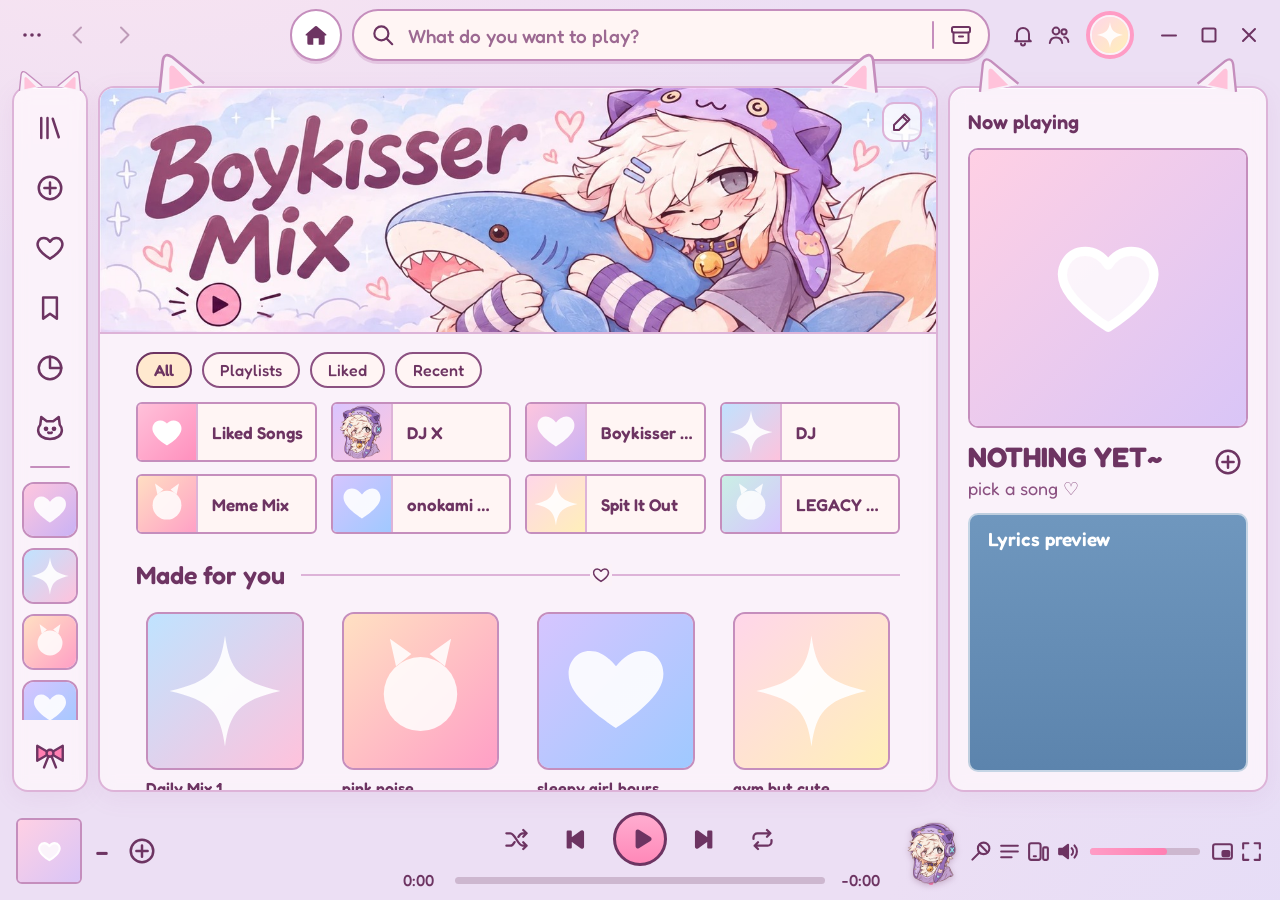
==== ui/index.html @ 0e01f03e "Fix DJ on a fresh start, even avatar ring, lyrics mic - Every app start makes a new web-player devic" ====
<!doctype html>
<html lang="en">
<head>
  <meta charset="utf-8">
  <meta name="viewport" content="width=device-width, initial-scale=1">
  <title>Femboy Spotify</title>
  <link rel="icon" href="art/icon.png">
  <link rel="preconnect" href="https://fonts.googleapis.com">
  <link rel="preconnect" href="https://fonts.gstatic.com" crossorigin>
  <link rel="stylesheet" href="https://fonts.googleapis.com/css2?family=Fredoka:wght@400;500;600;700&display=swap">
  <link rel="stylesheet" href="style.css">
</head>
<body>
  <div id="app">
    <!-- ───────── top bar ───────── -->
    <header class="topbar" data-tauri-drag-region>
      <div class="top-left" data-tauri-drag-region>
        <button class="icon-btn" id="btn-menu" title="about" data-icon="dots"></button>
        <button class="icon-btn" id="btn-back" title="back" data-icon="chevron-left"></button>
        <button class="icon-btn" id="btn-forward" title="forward" data-icon="chevron-right"></button>
      </div>
      <div class="top-center" data-tauri-drag-region>
        <button class="home-btn" id="btn-home" title="home" data-icon="home"></button>
        <label class="search">
          <span class="search-icon" data-icon="search"></span>
          <input id="search" type="text" placeholder="What do you want to play?" autocomplete="off" spellcheck="false">
          <span class="search-sep"></span>
          <button class="icon-btn small" id="btn-browse" title="your library" data-icon="browse"></button>
        </label>
      </div>
      <div class="top-right" data-tauri-drag-region>
        <button class="icon-btn bell" id="btn-bell" title="notifications" data-icon="bell"><span class="bell-dot hidden" id="bell-dot"></span></button>
        <button class="icon-btn" id="btn-friends" title="friends" data-icon="users"></button>
        <button class="avatar" id="btn-avatar" title="account"><img id="avatar-img" alt=""></button>
        <div class="win-controls">
          <button class="icon-btn" id="win-min" title="minimize" data-icon="minimize"></button>
          <button class="icon-btn" id="win-max" title="maximize" data-icon="maximize"></button>
          <button class="icon-btn close" id="win-close" title="close" data-icon="close"></button>
        </div>
      </div>
    </header>

    <!-- ───────── left sidebar ───────── -->
    <nav class="sidebar panel">
      <button class="side-btn" data-nav="library" title="your library" data-icon="library"></button>
      <button class="side-btn" data-nav="search" title="search" data-icon="plus-circle"></button>
      <button class="side-btn" data-nav="liked" title="liked songs" data-icon="heart"></button>
      <button class="side-btn" data-nav="queue" title="queue" data-icon="bookmark"></button>
      <button class="side-btn" data-nav="recent" title="recently played" data-icon="pie"></button>
      <button class="side-btn" data-nav="customize" title="customize ♡" data-icon="cat"></button>
      <div class="side-sep"></div>
      <div class="side-thumbs" id="side-thumbs"></div>
      <button class="side-btn ribbon" data-nav="logout" title="log out" data-icon="ribbon"></button>
    </nav>

    <!-- ───────── main ───────── -->
    <main class="main panel" id="main"></main>

    <!-- ───────── right panel ───────── -->
    <aside class="right panel" id="right">
      <h3 class="right-title" id="right-title">Now playing</h3>
      <div class="right-cover" id="right-cover"><div class="cover-placeholder" data-icon="heart"></div></div>
      <div class="right-meta">
        <div>
          <div class="right-name" id="right-name">nothing yet~</div>
          <div class="right-artist" id="right-artist">pick a song ♡</div>
        </div>
        <button class="icon-btn add-btn" id="right-add" title="add to liked songs" data-icon="plus-circle"></button>
      </div>
      <div class="lyrics-card" id="lyrics-card">
        <button class="lyrics-head" id="lyrics-open">Lyrics preview</button>
        <div class="lyrics-lines" id="lyrics-lines"></div>
      </div>
    </aside>

    <!-- ───────── player bar ───────── -->
    <footer class="player">
      <div class="np">
        <div class="np-cover" id="np-cover"><div class="cover-placeholder" data-icon="heart"></div></div>
        <div class="np-text">
          <div class="np-name" id="np-name">—</div>
          <div class="np-artist" id="np-artist"></div>
        </div>
        <button class="icon-btn add-btn" id="np-add" title="add to liked songs" data-icon="plus-circle"></button>
      </div>

      <div class="controls">
        <div class="buttons">
          <button class="icon-btn" id="btn-shuffle" title="shuffle" data-icon="shuffle"></button>
          <button class="icon-btn" id="btn-prev" title="previous" data-icon="prev"></button>
          <button class="play-btn" id="btn-play" title="play" data-icon="play"></button>
          <button class="icon-btn" id="btn-next" title="next" data-icon="next"></button>
          <button class="icon-btn" id="btn-repeat" title="repeat" data-icon="repeat"></button>
        </div>
        <div class="progress">
          <span id="time-pos">0:00</span>
          <div class="bar" id="seek-bar"><div class="bar-fill" id="seek-fill"></div><div class="bar-knob" id="seek-knob"></div></div>
          <span id="time-left">-0:00</span>
        </div>
      </div>

      <div class="extras">
        <button class="buddy active" id="btn-panel" title="now playing panel"><img src="art/headphones.png" alt=""><span class="onair">DJ X ♪</span></button>
        <button class="icon-btn" id="btn-lyrics" title="lyrics" data-icon="mic"></button>
        <button class="icon-btn" id="btn-queue" title="queue" data-icon="queue"></button>
        <button class="icon-btn" id="btn-devices" title="devices" data-icon="devices"></button>
        <button class="icon-btn" id="btn-mute" title="mute" data-icon="volume"></button>
        <div class="bar volume" id="vol-bar"><div class="bar-fill" id="vol-fill"></div><div class="bar-knob" id="vol-knob"></div></div>
        <button class="icon-btn" id="btn-mini" title="compact mode" data-icon="mini"></button>
        <button class="icon-btn" id="btn-full" title="fullscreen" data-icon="fullscreen"></button>
      </div>
    </footer>

    <!-- cat ears on top of every panel ฅ^•ﻌ•^ฅ -->
    <div class="ears ears-side" aria-hidden="true"><span class="ear l"></span><span class="ear r"></span></div>
    <div class="ears ears-main" aria-hidden="true"><span class="ear l"></span><span class="ear r"></span></div>
    <div class="ears ears-right" aria-hidden="true"><span class="ear l"></span><span class="ear r"></span></div>
  </div>

  <!-- login -->
  <div class="overlay hidden" id="login">
    <div class="card login-card">
      <img class="login-heart" src="art/icon.png" alt="">
      <h1>femboy spotify</h1>
      <p id="login-text">sign in with your Spotify account to start listening ♡</p>
      <button class="pink-btn" id="btn-login">sign in with Spotify</button>
      <div class="login-error hidden" id="login-error"></div>
      <p class="hint">Spotify Premium is required. Your browser will open for sign-in.</p>
    </div>
  </div>

  <!-- customize -->
  <div class="overlay hidden" id="customize">
    <div class="card custom-card">
      <h2>customize ♡</h2>
      <label class="field">banner picture
        <input type="file" id="banner-file" accept="image/*">
      </label>
      <label class="field">banner title
        <input type="text" id="banner-title" placeholder="e.g. Boykisser Mix" maxlength="40">
      </label>
      <div class="custom-actions">
        <button class="chip" id="banner-reset">reset</button>
        <button class="pink-btn" id="banner-save">save</button>
      </div>
    </div>
  </div>

  <!-- Spotify Connect devices -->
  <div class="devices-pop hidden" id="devices-pop">
    <div class="devices-head">play on ♡</div>
    <div id="devices-list"></div>
    <p class="devices-hint">music plays in the Spotify app on these devices</p>
  </div>

  <div class="overlay hidden" id="nodevice">
    <div class="card nodevice-card">
      <img class="login-heart" src="art/headphones.png" alt="">
      <h2>one more step ♡</h2>
      <p>femboy spotify has its own built-in player, no Spotify app needed.
        Sign in to it once in the little window and the music plays right here.</p>
      <p class="hint">Or skip this and play on any device where the Spotify app is open.</p>
      <div class="custom-actions">
        <button class="chip" id="nodevice-later">later</button>
        <button class="pink-btn" id="nodevice-ok">sign in to the player</button>
      </div>
    </div>
  </div>

  <!-- auto-update -->
  <div class="overlay hidden" id="update">
    <div class="card update-card">
      <img class="login-heart" src="art/headphones.png" alt="">
      <h2>new version ♡</h2>
      <p id="update-text"></p>
      <pre class="update-notes hidden" id="update-notes"></pre>
      <div class="custom-actions">
        <button class="chip" id="update-later">later</button>
        <button class="pink-btn" id="update-go">update &amp; restart</button>
      </div>
    </div>
  </div>

  <div class="toast" id="toast"></div>

  <script src="icons.js"></script>
  <script src="app.js"></script>
</body>
</html>
---- ui/style.css ----
/* ♡ femboy spotify — pastel pink & lavender ♡ */

:root {
  --bg: #ecdff4;
  --bg-2: #f6e6f2;
  --panel: rgba(255, 248, 252, 0.74);
  --panel-solid: #fbf2f8;
  --line: #ddb3d8;
  --line-strong: #c58ebd;
  --plum: #6d3462;
  --plum-2: #8b5181;
  --plum-soft: #a77a9f;
  --pink: #ff9cc5;
  --pink-2: #ff7fb2;
  --pink-soft: #ffd3e5;
  --cream: #fff5f4;
  --peach: #ffe9cf;
  --blue: #6f97be;
  --blue-2: #5c84ad;
  --track: #cdb7cf;
  --radius: 16px;
  --font: "Fredoka", "Nunito", "Segoe UI", system-ui, sans-serif;
}

* { box-sizing: border-box; }

html, body {
  margin: 0;
  height: 100%;
  overflow: hidden;
  font-family: var(--font);
  color: var(--plum);
  background:
    radial-gradient(1200px 600px at 10% -10%, #f9e4f1 0%, transparent 60%),
    radial-gradient(900px 600px at 110% 110%, #e3dcf8 0%, transparent 60%),
    var(--bg);
  user-select: none;
  -webkit-user-select: none;
}

button {
  font: inherit;
  color: inherit;
  background: none;
  border: 0;
  padding: 0;
  cursor: pointer;
}

img { display: block; }

.ico { width: 24px; height: 24px; display: block; pointer-events: none; }

.hidden { display: none !important; }

/* ───────── layout ───────── */

#app {
  height: 100vh;
  display: grid;
  grid-template-columns: 76px minmax(0, 1fr) clamp(320px, 24vw, 470px);
  grid-template-rows: 70px minmax(0, 1fr) 92px;
  grid-template-areas:
    "top top top"
    "side main right"
    "player player player";
  gap: 16px 10px;
  padding: 0 12px;
}

#app.no-right {
  grid-template-columns: 76px minmax(0, 1fr) 0;
}
#app.no-right .right { display: none; }

.panel {
  background: var(--panel);
  border: 2px solid var(--line);
  border-radius: var(--radius);
  box-shadow: 0 6px 24px rgba(160, 90, 150, 0.08), inset 0 1px 0 rgba(255, 255, 255, 0.7);
  backdrop-filter: blur(8px);
  min-height: 0;
}

/* ───────── top bar ───────── */

.topbar {
  grid-area: top;
  display: flex;
  align-items: center;
  justify-content: space-between;
  gap: 12px;
}

.top-left, .top-right, .top-center { display: flex; align-items: center; gap: 6px; }
.top-left { width: 260px; }
.top-right { width: 260px; justify-content: flex-end; }
.top-center { flex: 1; justify-content: center; gap: 10px; max-width: 700px; }

.icon-btn {
  width: 40px;
  height: 40px;
  display: grid;
  place-items: center;
  border-radius: 12px;
  color: var(--plum);
  transition: background .15s, transform .1s, color .15s;
}
.icon-btn:hover { background: rgba(255, 156, 197, 0.22); }
.icon-btn:active { transform: scale(.92); }
.icon-btn.small { width: 34px; height: 34px; }
.icon-btn.active { color: var(--pink-2); }
.icon-btn.ring.active { box-shadow: inset 0 0 0 2.5px var(--plum); border-radius: 50%; color: var(--plum); }

.home-btn {
  width: 52px;
  height: 52px;
  border-radius: 50%;
  display: grid;
  place-items: center;
  background: var(--cream);
  border: 2px solid var(--line-strong);
  color: var(--plum);
  box-shadow: 0 3px 0 rgba(197, 142, 189, 0.35);
}
.home-btn:hover { background: #fff; }
.home-btn .ico { width: 26px; height: 26px; }

.search {
  flex: 1;
  height: 52px;
  display: flex;
  align-items: center;
  gap: 10px;
  padding: 0 10px 0 16px;
  border-radius: 999px;
  background: var(--cream);
  border: 2px solid var(--line-strong);
  box-shadow: 0 3px 0 rgba(197, 142, 189, 0.35);
  cursor: text;
}
.search:focus-within { border-color: var(--pink-2); box-shadow: 0 0 0 4px rgba(255, 127, 178, 0.2); }
.search-icon .ico { width: 26px; height: 26px; }
.search input {
  flex: 1;
  border: 0;
  outline: 0;
  background: transparent;
  font: 500 19px var(--font);
  color: var(--plum);
  user-select: text;
}
.search input::placeholder { color: var(--plum-2); opacity: .85; }
.search-sep { width: 2px; height: 28px; background: var(--line-strong); border-radius: 2px; }

/* round profile picture like Spotify's, with a pink ring */
/* One solid ring, a thin gap, the picture: like Spotify's, just pink. Sizes are
   even numbers so the circle stays crisp at 125/150 % display scaling too
   (odd sizes land on half pixels and the ring looks thicker on one side). */
.avatar {
  flex: 0 0 auto;
  box-sizing: border-box;
  width: 48px;
  height: 48px;
  display: grid;
  place-items: center;
  border: 4px solid var(--pink);
  border-radius: 50%;
  padding: 2px;
  background: var(--panel-solid);
  margin: 0 6px;
  transition: border-color .15s;
}
.avatar:hover { border-color: var(--pink-2); }
.avatar img {
  display: block;
  width: 36px;
  height: 36px;
  border-radius: 50%;
  object-fit: cover;
  /* trim the edges so framed pictures still fill the circle */
  object-view-box: inset(9%);
  background: var(--pink-soft);
}

.win-controls { display: flex; gap: 2px; margin-left: 4px; }
.win-controls .icon-btn { width: 38px; height: 38px; }
.win-controls .close:hover { background: #ff8aa8; color: #fff; }

/* ───────── sidebar ───────── */

.sidebar {
  grid-area: side;
  display: flex;
  flex-direction: column;
  align-items: center;
  gap: 8px;
  padding: 14px 0 10px;
}

.side-btn {
  width: 52px;
  height: 52px;
  display: grid;
  place-items: center;
  border-radius: 14px;
  color: var(--plum);
  flex-shrink: 0;
  transition: background .15s, color .15s, transform .1s;
}
.side-btn .ico { width: 30px; height: 30px; }
.side-btn:hover { background: rgba(255, 156, 197, 0.2); }
.side-btn:active { transform: scale(.94); }
.side-btn.active {
  background: linear-gradient(180deg, #ff9fc8, #ff86b6);
  color: #fff;
  box-shadow: 0 3px 0 rgba(214, 90, 145, 0.35);
}
.side-btn.active[data-icon="heart"] .ico { fill: #fff; }
.side-btn.ribbon { color: var(--pink-2); margin-top: auto; }
.side-btn.ribbon .ico { width: 36px; height: 36px; stroke: var(--plum); stroke-width: 1.6; }

.side-sep { width: 40px; height: 2px; background: var(--line-strong); border-radius: 2px; margin: 4px 0; flex-shrink: 0; }

.side-thumbs {
  display: flex;
  flex-direction: column;
  gap: 10px;
  overflow-y: auto;
  scrollbar-width: none;
  min-height: 0;
  padding: 2px 0;
}
.side-thumbs::-webkit-scrollbar { display: none; }
.side-thumbs button {
  width: 56px;
  height: 56px;
  border-radius: 12px;
  overflow: hidden;
  border: 2px solid var(--line-strong);
  flex-shrink: 0;
  transition: transform .15s;
}
.side-thumbs button:hover { transform: scale(1.06) rotate(-2deg); }
.side-thumbs img { width: 100%; height: 100%; object-fit: cover; }

/* ───────── main ───────── */

.main {
  grid-area: main;
  overflow-y: auto;
  overflow-x: hidden;
  padding: 0 0 24px;
  scroll-behavior: smooth;
}

.main::-webkit-scrollbar, .lyrics-lines::-webkit-scrollbar { width: 10px; }
.main::-webkit-scrollbar-thumb, .lyrics-lines::-webkit-scrollbar-thumb {
  background: var(--line);
  border-radius: 10px;
  border: 3px solid transparent;
  background-clip: padding-box;
}

/* hero */

.hero {
  position: relative;
  height: 390px;
  margin: 0;
  border-radius: 14px 14px 0 0;
  overflow: hidden;
  background:
    radial-gradient(260px 90px at 12% 88%, rgba(255, 255, 255, .95), transparent 70%),
    radial-gradient(340px 110px at 40% 96%, rgba(255, 255, 255, .9), transparent 70%),
    radial-gradient(300px 90px at 70% 8%, rgba(255, 255, 255, .7), transparent 70%),
    radial-gradient(200px 70px at 8% 12%, rgba(255, 255, 255, .8), transparent 70%),
    linear-gradient(180deg, #e7dcf8 0%, #f3def2 55%, #fbe7f0 100%);
  border-bottom: 2px solid var(--line);
}

/* default banner: the painted Boykisser Mix artwork */
.art-hero {
  height: auto;
  aspect-ratio: 1308 / 385;
  background: #f3e3f3 center / 100% 100% no-repeat;
  container-type: inline-size;
}
.art-play {
  position: absolute;
  left: 14.2%;
  top: 88.3%;
  width: 5.6cqw;
  height: 5.6cqw;
  transform: translate(-50%, -50%);
  border-radius: 50%;
  transition: box-shadow .15s, transform .15s;
}
.art-play:hover { box-shadow: 0 0 0 4px rgba(255, 255, 255, .85), 0 0 18px rgba(255, 127, 178, .7); transform: translate(-50%, -50%) scale(1.06); }
.art-play:active { transform: translate(-50%, -50%) scale(.95); }

.hero-art {
  position: absolute;
  inset: 0 0 0 30%;
  background-size: cover;
  background-position: center 30%;
  -webkit-mask-image: linear-gradient(90deg, transparent 0%, #000 22%);
  mask-image: linear-gradient(90deg, transparent 0%, #000 22%);
}

.hero-stickers { position: absolute; right: 6%; top: 50%; transform: translateY(-50%); width: 400px; height: 320px; }
.sticker {
  position: absolute;
  border-radius: 20px;
  border: 6px solid #fff;
  box-shadow: 0 10px 30px rgba(120, 60, 110, .25), 0 0 0 2px var(--line-strong);
  background: var(--pink-soft) center / cover;
}
.sticker.big { width: 270px; height: 270px; right: 20px; top: 20px; transform: rotate(5deg); }
.sticker.small { width: 170px; height: 170px; left: 0; bottom: 0; transform: rotate(-9deg); }

.hero-deco { position: absolute; inset: 0; pointer-events: none; }
.hero-deco .s { position: absolute; color: #fff; filter: drop-shadow(0 0 6px rgba(255, 255, 255, .8)); animation: twinkle 3s ease-in-out infinite; }
.hero-deco .h { position: absolute; color: #ff8fb8; }
.hero-deco .h .ico { stroke-width: 1.8; }
@keyframes twinkle { 0%, 100% { opacity: 1; transform: scale(1); } 50% { opacity: .45; transform: scale(.75); } }

.hero-content {
  position: absolute;
  left: 52px;
  top: 30px;
  bottom: 30px;
  width: 46%;
  display: flex;
  flex-direction: column;
  justify-content: center;
  gap: 18px;
}
.hero-title {
  margin: 0;
  font-weight: 700;
  line-height: .92;
  letter-spacing: -1px;
  color: #7a3a6c;
  transform: rotate(-4deg);
  transform-origin: left center;
  -webkit-text-stroke: 10px #fff7fb;
  paint-order: stroke fill;
  text-shadow: 0 6px 18px rgba(255, 255, 255, .8);
  width: fit-content;
  max-width: 100%;
  padding-right: 8px;
}
.hero-row { display: flex; align-items: center; gap: 22px; margin-left: 70px; }
.hero-play {
  position: relative;
  width: 78px;
  height: 78px;
  border-radius: 50%;
  display: grid;
  place-items: center;
  background: linear-gradient(180deg, #ffadd0, #ff88b8);
  border: 3px solid var(--plum);
  color: var(--plum);
  transition: transform .15s;
}
.hero-play .ico { width: 34px; height: 34px; margin-left: 4px; }
.hero-play:hover { transform: scale(1.07); }
.hero-play::before, .hero-play::after {
  content: "";
  position: absolute;
  width: 30px;
  height: 22px;
  top: 50%;
  border-top: 3px solid var(--plum);
  border-bottom: 3px solid var(--plum);
  border-radius: 2px;
}
.hero-play::before { right: calc(100% + 10px); transform: translateY(-50%) skewY(-18deg); }
.hero-play::after { left: calc(100% + 10px); transform: translateY(-50%) skewY(18deg); }
.hero-sub { font-weight: 500; color: var(--plum-2); font-size: 17px; margin-left: 20px; }

.hero-edit {
  position: absolute;
  right: 14px;
  top: 14px;
  background: rgba(255, 255, 255, .7);
  border: 2px solid var(--line);
}

/* chips & tiles */

.chips { display: flex; gap: 10px; padding: 18px 36px 14px; }
.chip {
  height: 36px;
  padding: 0 16px;
  border-radius: 999px;
  border: 2px solid var(--plum-2);
  background: var(--cream);
  font-weight: 500;
  font-size: 16px;
  color: var(--plum);
  transition: background .15s;
}
.chip:hover { background: #fff; }
.chip.active { background: var(--peach); border-color: var(--plum); font-weight: 600; }

.tiles {
  display: grid;
  grid-template-columns: repeat(4, minmax(0, 1fr));
  gap: 12px 14px;
  padding: 0 36px;
}
.tile {
  display: flex;
  align-items: center;
  gap: 14px;
  height: 60px;
  background: var(--cream);
  border: 2px solid var(--line-strong);
  border-radius: 6px;
  overflow: hidden;
  text-align: left;
  transition: transform .12s, box-shadow .12s, background .12s;
}
.tile:hover { background: #fff; transform: translateY(-2px); box-shadow: 0 4px 0 rgba(197, 142, 189, .35); }
.tile img, .tile .tile-art { width: 60px; height: 60px; object-fit: cover; flex-shrink: 0; border-right: 2px solid var(--line); }
.tile span { font-weight: 600; font-size: 17px; white-space: nowrap; overflow: hidden; text-overflow: ellipsis; padding-right: 10px; }

.liked-art {
  display: grid;
  place-items: center;
  background: linear-gradient(135deg, #ffc2da, #ff8fbd);
  color: #fff;
}
.liked-art .ico { width: 55%; height: 55%; fill: #fff; stroke: #fff; }

.section-head {
  display: flex;
  align-items: center;
  gap: 16px;
  padding: 26px 36px 12px;
}
.section-head h2 { margin: 0; font-size: 25px; font-weight: 600; white-space: nowrap; }
.section-head .line { flex: 1; height: 2px; background: var(--line); position: relative; }
.section-head .line .ico { position: absolute; left: 50%; top: 50%; transform: translate(-50%, -50%); width: 22px; height: 22px; background: var(--panel-solid); padding: 0 2px; color: var(--plum); }

.cards {
  display: grid;
  grid-template-columns: repeat(auto-fill, minmax(168px, 1fr));
  gap: 18px;
  padding: 0 36px;
}
.card-item {
  text-align: left;
  padding: 10px;
  border-radius: 14px;
  transition: background .15s, transform .15s;
  min-width: 0;
}
.card-item:hover { background: rgba(255, 156, 197, .15); transform: translateY(-3px); }
.card-item .cov {
  width: 100%;
  aspect-ratio: 1;
  border-radius: 12px;
  border: 2px solid var(--line-strong);
  object-fit: cover;
  background: var(--pink-soft);
}
.card-item .t { margin-top: 8px; font-weight: 600; font-size: 16px; white-space: nowrap; overflow: hidden; text-overflow: ellipsis; }
.card-item .st { font-size: 14px; color: var(--plum-soft); white-space: nowrap; overflow: hidden; text-overflow: ellipsis; }

/* list view */

.list-head {
  display: flex;
  align-items: flex-end;
  gap: 28px;
  padding: 34px 36px 26px;
  background: linear-gradient(180deg, #f1dcf3 0%, transparent 100%);
  border-radius: 14px 14px 0 0;
}
.list-cover {
  width: 200px;
  height: 200px;
  border-radius: 16px;
  border: 4px solid #fff;
  box-shadow: 0 10px 30px rgba(120, 60, 110, .22), 0 0 0 2px var(--line-strong);
  object-fit: cover;
  flex-shrink: 0;
  background: var(--pink-soft);
  transform: rotate(-2deg);
}
.list-kind { text-transform: uppercase; letter-spacing: 2px; font-size: 13px; font-weight: 600; color: var(--plum-2); }
.list-title { margin: 4px 0 8px; font-size: 60px; line-height: 1; font-weight: 700; overflow-wrap: anywhere; }
.list-meta { color: var(--plum-soft); font-weight: 500; }
.list-actions { display: flex; align-items: center; gap: 14px; padding: 0 36px 14px; }
.round-play {
  width: 60px;
  height: 60px;
  border-radius: 50%;
  display: grid;
  place-items: center;
  background: linear-gradient(180deg, #ffadd0, #ff88b8);
  border: 3px solid var(--plum);
  color: var(--plum);
  transition: transform .15s;
}
.round-play .ico { width: 28px; height: 28px; margin-left: 3px; }
.round-play:hover { transform: scale(1.07); }

.tracks { padding: 0 24px; }
.trow {
  display: grid;
  grid-template-columns: 40px minmax(0, 1.6fr) minmax(0, 1fr) 60px;
  align-items: center;
  gap: 14px;
  padding: 6px 12px;
  border-radius: 10px;
  cursor: pointer;
}
.trow.head { cursor: default; color: var(--plum-soft); font-size: 14px; text-transform: lowercase; border-bottom: 2px solid var(--line); border-radius: 0; margin-bottom: 6px; }
.trow:not(.head):hover { background: rgba(255, 156, 197, .18); }
.trow.playing .tname, .trow.playing .tnum { color: var(--pink-2); }
.tnum { text-align: center; color: var(--plum-soft); font-weight: 500; }
.tmain { display: flex; align-items: center; gap: 12px; min-width: 0; }
.tmain img { width: 44px; height: 44px; border-radius: 8px; border: 2px solid var(--line); object-fit: cover; flex-shrink: 0; background: var(--pink-soft); }
.ttext { min-width: 0; }
.tname { font-weight: 600; white-space: nowrap; overflow: hidden; text-overflow: ellipsis; }
.tartist, .talbum, .tdur { color: var(--plum-soft); white-space: nowrap; overflow: hidden; text-overflow: ellipsis; font-size: 15px; }
.tdur { text-align: right; }

.empty { padding: 80px 36px; text-align: center; color: var(--plum-soft); font-size: 20px; }
.empty .big { font-size: 46px; margin-bottom: 10px; color: var(--pink-2); }

/* lyrics view */
.lyrics-view { padding: 40px 48px; }
.lyrics-view p {
  margin: 0 0 14px;
  font-size: 34px;
  font-weight: 600;
  color: var(--plum-soft);
  opacity: .55;
  transition: color .2s, opacity .2s;
  cursor: pointer;
}
.lyrics-view p.past { opacity: .8; }
.lyrics-view p.now { color: var(--plum); opacity: 1; }

/* ───────── right panel ───────── */

.right {
  grid-area: right;
  display: flex;
  flex-direction: column;
  gap: 14px;
  padding: 22px 18px 18px;
  min-width: 0;
  overflow: hidden;
}
.right-title { margin: 0; font-size: 20px; font-weight: 600; white-space: nowrap; overflow: hidden; text-overflow: ellipsis; }
.right-cover {
  width: 100%;
  aspect-ratio: 1;
  max-height: 46vh;
  border-radius: 10px;
  border: 2px solid var(--line-strong);
  overflow: hidden;
  background: var(--pink-soft);
  flex-shrink: 1;
  min-height: 120px;
}
.right-cover img { width: 100%; height: 100%; object-fit: cover; }
.cover-placeholder { width: 100%; height: 100%; display: grid; place-items: center; background: linear-gradient(135deg, #ffd0e4, #d9c5f7); color: #fff; }
.cover-placeholder .ico { width: 40%; height: 40%; fill: rgba(255, 255, 255, .8); stroke: #fff; }
.right-meta { display: flex; align-items: flex-start; justify-content: space-between; gap: 10px; }
.right-meta > div { min-width: 0; }
.right-name { font-size: 28px; font-weight: 700; line-height: 1.1; text-transform: uppercase; overflow: hidden; display: -webkit-box; -webkit-line-clamp: 2; -webkit-box-orient: vertical; }
.right-artist { font-size: 18px; color: var(--plum-2); margin-top: 4px; white-space: nowrap; overflow: hidden; text-overflow: ellipsis; }
.add-btn .ico { width: 30px; height: 30px; }
.add-btn.saved { color: var(--pink-2); }

.lyrics-card {
  border-radius: 10px;
  background: linear-gradient(180deg, var(--blue), var(--blue-2));
  border: 2px solid rgba(255, 255, 255, .6);
  color: #fff;
  display: flex;
  flex-direction: column;
  min-height: 52px;
  flex: 1;
  overflow: hidden;
}
.lyrics-head { text-align: left; padding: 12px 18px; font-weight: 600; font-size: 19px; color: #fff; }
.lyrics-head:hover { background: rgba(255, 255, 255, .1); }
.lyrics-lines { padding: 0 18px 14px; overflow-y: auto; font-size: 17px; font-weight: 500; }
.lyrics-lines p { margin: 0 0 8px; opacity: .6; transition: opacity .2s; }
.lyrics-lines p.now { opacity: 1; font-weight: 600; }
.lyrics-lines .none { opacity: .7; }

/* ───────── player bar ───────── */

.player {
  grid-area: player;
  display: grid;
  grid-template-columns: minmax(0, 1fr) minmax(0, 1.35fr) minmax(0, 1fr);
  align-items: center;
  gap: 20px;
  padding: 0 4px 6px;
}
.np { display: flex; align-items: center; gap: 14px; min-width: 0; }
.np-cover { width: 66px; height: 66px; border-radius: 6px; overflow: hidden; border: 2px solid var(--line-strong); flex-shrink: 0; }
.np-cover img { width: 100%; height: 100%; object-fit: cover; }
.np-text { min-width: 0; }
.np-name { font-weight: 700; font-size: 18px; text-transform: uppercase; white-space: nowrap; overflow: hidden; text-overflow: ellipsis; }
.np-artist { color: var(--plum-2); font-size: 16px; white-space: nowrap; overflow: hidden; text-overflow: ellipsis; }

.controls { display: flex; flex-direction: column; align-items: center; gap: 4px; }
.buttons { display: flex; align-items: center; gap: 18px; }
.buttons .icon-btn .ico { width: 27px; height: 27px; }
.play-btn {
  width: 54px;
  height: 54px;
  border-radius: 50%;
  display: grid;
  place-items: center;
  background: linear-gradient(180deg, #ffadd0, #ff88b8);
  border: 3px solid var(--plum);
  color: var(--plum);
  transition: transform .12s;
}
.play-btn .ico { width: 26px; height: 26px; }
.play-btn[data-icon="play"] .ico { margin-left: 3px; }
.play-btn:hover { transform: scale(1.06); }
.play-btn:active { transform: scale(.94); }

.progress { width: 100%; display: flex; align-items: center; gap: 14px; font-size: 16px; font-weight: 500; font-variant-numeric: tabular-nums; }
.progress span { width: 44px; text-align: center; }

.bar {
  position: relative;
  flex: 1;
  height: 7px;
  border-radius: 7px;
  background: var(--track);
  cursor: pointer;
}
.bar::before { content: ""; position: absolute; inset: -8px 0; }
.bar-fill { position: absolute; left: 0; top: 0; bottom: 0; width: 0; border-radius: 7px; background: linear-gradient(90deg, #ff9cc5, #ff7fb2); }
.bar-knob {
  position: absolute;
  top: 50%;
  left: 0;
  width: 15px;
  height: 15px;
  margin-left: -7px;
  border-radius: 50%;
  background: #fff;
  border: 3px solid var(--pink-2);
  transform: translateY(-50%) scale(0);
  transition: transform .12s;
}
.bar:hover .bar-knob, .bar.drag .bar-knob { transform: translateY(-50%) scale(1); }

.extras { display: flex; align-items: center; justify-content: flex-end; gap: 4px; }
.extras .icon-btn .ico { width: 25px; height: 25px; }
.extras .ring { width: 44px; height: 44px; }
.bar.volume { flex: 0 0 110px; margin: 0 6px; }

/* the little headphones buddy (shows / hides the now-playing panel) */
.buddy {
  position: relative;
  width: 58px;
  height: 58px;
  margin-right: 4px;
  display: grid;
  place-items: center;
  border-radius: 50%;
}
/* Spotify-style "on" dot under the buddy while the now-playing panel is open */
.buddy::before {
  content: "";
  position: absolute;
  left: 50%;
  bottom: -5px;
  width: 5px;
  height: 5px;
  border-radius: 50%;
  background: var(--pink-2);
  opacity: 0;
  transform: translateX(-50%) scale(.4);
  transition: opacity .2s, transform .2s;
}
.buddy.active::before { opacity: 1; transform: translateX(-50%) scale(1); }
.buddy img {
  position: relative;
  width: 62px;
  height: 62px;
  transform-origin: 50% 88%;
  filter: drop-shadow(0 2px 3px rgba(110, 53, 99, .3));
  pointer-events: none;
  animation: buddy-idle 3.4s ease-in-out infinite;
}
.buddy:hover img { animation: buddy-wiggle .55s ease-in-out; }
.buddy:active img { transform: scale(.9); }
.buddy.vibing img { animation: buddy-bop .5s ease-in-out infinite alternate; }

/* floating notes while music plays */
.buddy.vibing::after {
  content: "♪";
  position: absolute;
  top: -8px;
  right: -6px;
  font-size: 18px;
  font-weight: 700;
  color: var(--pink-2);
  text-shadow: 0 1px 0 #fff;
  pointer-events: none;
  animation: note-float 1.6s ease-out infinite;
}

/* DJ X on air */
.buddy .onair {
  position: absolute;
  left: 50%;
  top: -14px;
  transform: translateX(-50%) scale(.6);
  padding: 2px 8px;
  border-radius: 999px;
  background: linear-gradient(90deg, #8b5cf6, #ff7fb2);
  color: #fff;
  font-size: 11px;
  font-weight: 700;
  white-space: nowrap;
  box-shadow: 0 0 0 2px #fff, 0 0 12px rgba(139, 92, 246, .6);
  opacity: 0;
  pointer-events: none;
  transition: opacity .2s, transform .2s;
}
.buddy.dj .onair { opacity: 1; transform: translateX(-50%) scale(1); animation: onair-glow 1.2s ease-in-out infinite alternate; }
.buddy.dj.vibing img { animation-duration: .38s; }
@keyframes onair-glow {
  from { box-shadow: 0 0 0 2px #fff, 0 0 6px rgba(139, 92, 246, .4); }
  to { box-shadow: 0 0 0 2px #fff, 0 0 16px rgba(255, 127, 178, .9); }
}
.tile .dj-art { background: linear-gradient(135deg, #d9c5ff, #ffc6dd); object-fit: contain; padding: 2px; }
.card-item .cov.dj-art { object-fit: contain; background: linear-gradient(135deg, #d9c5ff, #ffc6dd); padding: 8px; }

@keyframes buddy-idle {
  0%, 100% { transform: rotate(-3deg) translateY(0); }
  50% { transform: rotate(3deg) translateY(-1.5px); }
}
@keyframes buddy-bop {
  0% { transform: rotate(-9deg) translateY(0) scaleY(.97); }
  100% { transform: rotate(9deg) translateY(-3px) scaleY(1.02); }
}
@keyframes buddy-wiggle {
  0%, 100% { transform: rotate(0); }
  20% { transform: rotate(-14deg) scale(1.08); }
  45% { transform: rotate(12deg) scale(1.08); }
  70% { transform: rotate(-6deg) scale(1.04); }
}
@keyframes note-float {
  0% { opacity: 0; transform: translate(0, 8px) rotate(0); }
  25% { opacity: 1; }
  100% { opacity: 0; transform: translate(10px, -18px) rotate(18deg); }
}
@media (prefers-reduced-motion: reduce) {
  .buddy img, .buddy.vibing img, .buddy.vibing::after { animation: none; }
}

/* ───────── overlays ───────── */

.overlay {
  position: fixed;
  inset: 0;
  display: grid;
  place-items: center;
  background: rgba(236, 223, 244, .82);
  backdrop-filter: blur(10px);
  z-index: 50;
}
.card {
  background: var(--panel-solid);
  border: 2px solid var(--line-strong);
  border-radius: 24px;
  box-shadow: 0 20px 60px rgba(120, 60, 110, .2);
  padding: 34px 40px;
}
.login-card { width: 430px; text-align: center; }
.login-card h1 { margin: 8px 0 6px; font-size: 40px; }
.login-card p { color: var(--plum-2); font-size: 17px; }
.login-card .hint { font-size: 14px; color: var(--plum-soft); }
.login-heart { width: 150px; height: 150px; margin: 0 auto; display: block; animation: beat 1.4s ease-in-out infinite; }
@keyframes beat { 0%, 100% { transform: scale(1); } 15% { transform: scale(1.12); } 30% { transform: scale(1); } 45% { transform: scale(1.08); } }

.login-error {
  margin-top: 16px;
  padding: 12px 14px;
  border-radius: 12px;
  background: #ffe1ea;
  border: 2px solid #ff8aa8;
  color: #8a1f45;
  font-size: 14px;
  text-align: left;
  user-select: text;
  -webkit-user-select: text;
  overflow-wrap: anywhere;
  max-height: 180px;
  overflow-y: auto;
}

.pink-btn {
  height: 50px;
  padding: 0 28px;
  border-radius: 999px;
  background: linear-gradient(180deg, #ffadd0, #ff88b8);
  border: 3px solid var(--plum);
  font-weight: 600;
  font-size: 18px;
  color: var(--plum);
  transition: transform .12s;
}
.pink-btn:hover { transform: scale(1.04); }
.pink-btn:disabled { opacity: .6; cursor: wait; transform: none; }

.custom-card { width: 440px; }

.bell { position: relative; }
.bell-dot {
  position: absolute;
  top: 7px;
  right: 8px;
  width: 10px;
  height: 10px;
  border-radius: 50%;
  background: var(--pink-2);
  box-shadow: 0 0 0 2px var(--bg);
  animation: beat 1.4s ease-in-out infinite;
}
.update-card { width: 440px; text-align: center; }
.update-card h2 { margin: 6px 0 6px; }
.update-card p { color: var(--plum-2); margin: 0 0 12px; }
.update-notes {
  text-align: left;
  white-space: pre-wrap;
  font: 14px var(--font);
  color: var(--plum-2);
  background: #fff;
  border: 2px solid var(--line);
  border-radius: 12px;
  padding: 10px 12px;
  max-height: 160px;
  overflow-y: auto;
  margin: 0 0 16px;
}
.update-card .custom-actions { justify-content: center; }

.nodevice-card { width: 440px; text-align: center; }
.nodevice-card h2 { margin: 6px 0 8px; }
.nodevice-card p { color: var(--plum-2); line-height: 1.45; margin: 0 0 18px; }

/* ───────── devices popover ───────── */

.devices-pop {
  position: fixed;
  right: 150px;
  bottom: 96px;
  width: 300px;
  padding: 14px 12px 10px;
  background: var(--panel-solid);
  border: 2px solid var(--line-strong);
  border-radius: 18px;
  box-shadow: 0 14px 40px rgba(120, 60, 110, .22);
  z-index: 40;
}
.devices-head { font-weight: 700; font-size: 18px; padding: 0 8px 8px; }
.dev {
  width: 100%;
  display: flex;
  align-items: center;
  gap: 10px;
  padding: 10px;
  border-radius: 12px;
  text-align: left;
}
.dev:hover { background: rgba(255, 156, 197, .18); }
.dev.active { background: linear-gradient(90deg, #ffd3e5, #f3e1fb); }
.dev .ico { width: 24px; height: 24px; flex-shrink: 0; }
.dev-name { flex: 1; font-weight: 600; white-space: nowrap; overflow: hidden; text-overflow: ellipsis; }
.dev-meta { font-size: 13px; color: var(--plum-soft); }
.dev.active .dev-meta { color: var(--pink-2); font-weight: 600; }
.dev-empty { text-align: center; color: var(--plum-soft); padding: 10px; line-height: 1.5; margin: 0; }
.devices-hint { font-size: 12px; color: var(--plum-soft); text-align: center; margin: 8px 0 0; }

/* ───────── cat ears ───────── */

:root {
  --ear: url("data:image/svg+xml,%3Csvg xmlns='http://www.w3.org/2000/svg' viewBox='0 0 46 36'%3E%3Cpath d='M2 36 11 7Q14-1 20 5L44 36Z' fill='%23f9eff8'/%3E%3Cpath d='M2 35 11 7Q14-1 20 5L44 35' fill='none' stroke='%23c58ebd' stroke-width='2.5' stroke-linejoin='round'/%3E%3Cpath d='M11.5 34 15.5 15Q17 11 20 14L33 34Z' fill='%23ffc2da'/%3E%3C/svg%3E");
}

.ears {
  position: relative;
  grid-row: 2;
  align-self: start;
  height: 0;
  pointer-events: none;
  z-index: 5;
}
.ears-side { grid-column: 1; }
.ears-main { grid-column: 2; }
.ears-right { grid-column: 3; }
#app.no-right .ears-right { display: none; }

.ear {
  --w: 44px;
  --tilt: -12deg;
  position: absolute;
  top: calc(var(--w) * -0.78 + 3px);
  width: var(--w);
  height: calc(var(--w) * 0.78);
  background: var(--ear) center / contain no-repeat;
  transform-origin: 50% 100%;
  animation: ear-twitch 7s ease-in-out infinite;
}
.ear.l { left: 9%; transform: rotate(var(--tilt)); }
.ear.r { right: 9%; transform: scaleX(-1) rotate(var(--tilt)); animation-name: ear-twitch-r; animation-delay: .35s; }
.ears-side .ear { --w: 26px; }
.ears-side .ear.l { left: 6px; }
.ears-side .ear.r { right: 6px; }
.ears-main .ear { --w: 50px; }
.ears-main .ear.l { left: 7%; }
.ears-main .ear.r { right: 7%; }
.ears-right .ear { animation-delay: 2.1s; }
.ears-right .ear.r { animation-delay: 2.45s; }
.ears-side .ear { animation-delay: 4.3s; }
.ears-side .ear.r { animation-delay: 4.6s; }

@keyframes ear-twitch {
  0%, 90%, 100% { transform: rotate(var(--tilt)); }
  93% { transform: rotate(calc(var(--tilt) - 14deg)); }
  96% { transform: rotate(calc(var(--tilt) + 4deg)); }
}
@keyframes ear-twitch-r {
  0%, 90%, 100% { transform: scaleX(-1) rotate(var(--tilt)); }
  93% { transform: scaleX(-1) rotate(calc(var(--tilt) - 14deg)); }
  96% { transform: scaleX(-1) rotate(calc(var(--tilt) + 4deg)); }
}

/* the pop-up cards get ears too */
.card { position: relative; }
.card::before, .card::after {
  content: "";
  position: absolute;
  top: -38px;
  width: 52px;
  height: 41px;
  background: var(--ear) center / contain no-repeat;
  pointer-events: none;
}
.card::before { left: 44px; transform: rotate(-12deg); }
.card::after { right: 44px; transform: scaleX(-1) rotate(-12deg); }

@media (prefers-reduced-motion: reduce) {
  .ear { animation: none; }
}
.custom-card h2 { margin: 0 0 18px; }
.field { display: flex; flex-direction: column; gap: 6px; font-weight: 500; margin-bottom: 16px; }
.field input[type="text"] {
  height: 42px;
  border-radius: 12px;
  border: 2px solid var(--line-strong);
  background: #fff;
  padding: 0 12px;
  font: 500 16px var(--font);
  color: var(--plum);
  outline: none;
  user-select: text;
}
.field input[type="file"] { font: 14px var(--font); color: var(--plum-2); }
.custom-actions { display: flex; justify-content: flex-end; gap: 12px; align-items: center; }

.toast {
  position: fixed;
  left: 50%;
  bottom: 110px;
  transform: translate(-50%, 20px);
  background: var(--plum);
  color: #fff;
  padding: 12px 22px;
  border-radius: 999px;
  font-weight: 500;
  opacity: 0;
  pointer-events: none;
  transition: opacity .2s, transform .2s;
  z-index: 60;
  max-width: 70vw;
  text-align: center;
}
.toast.show { opacity: 1; transform: translate(-50%, 0); }

.spinner { width: 46px; height: 46px; margin: 0 auto 14px; color: var(--pink-2); animation: spin 1.2s linear infinite; }
.spinner .ico { width: 100%; height: 100%; }
@keyframes spin { to { transform: rotate(360deg); } }

@media (max-width: 1250px) {
  .tiles { grid-template-columns: repeat(2, minmax(0, 1fr)); }
  .hero-stickers { transform: translateY(-50%) scale(.8); right: 0; }
  .top-left, .top-right { width: auto; }
}
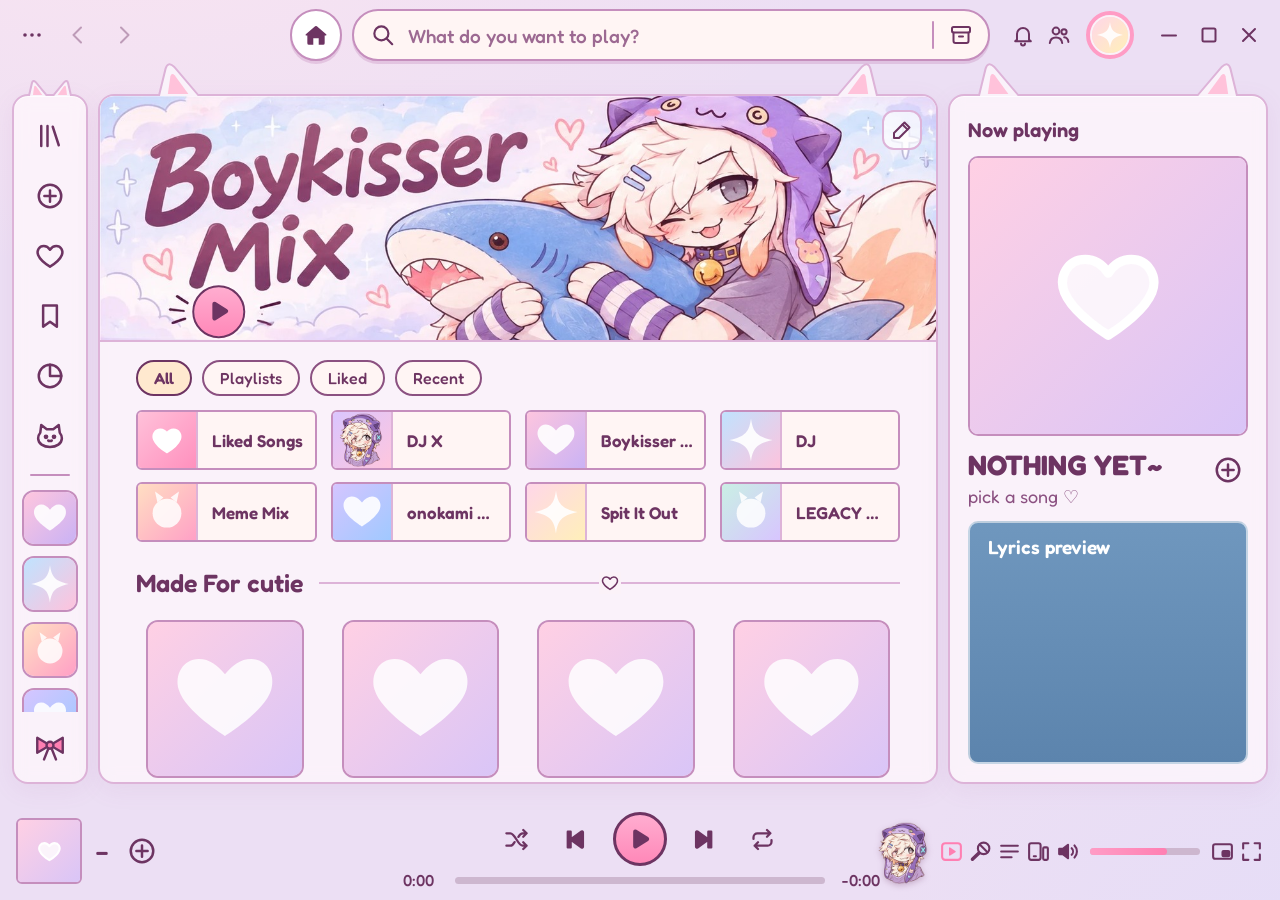
==== commit 88b88696: "DJ buddy, Spotify's mixes on Home, straight ears and play buttons - The headphones buddy is the DJ X" ====
--- a/ui/index.html
+++ b/ui/index.html
@@ -100,7 +100,8 @@
       </div>
 
       <div class="extras">
-        <button class="buddy active" id="btn-panel" title="now playing panel"><img src="art/headphones.png" alt=""><span class="onair">DJ X ♪</span></button>
+        <button class="buddy" id="btn-panel" title="DJ X: press to start Spotify DJ, press again to switch it up"><img src="art/headphones.png" alt=""><span class="onair">DJ X ♪</span></button>
+        <button class="icon-btn active" id="btn-np" title="now playing view" data-icon="np"></button>
         <button class="icon-btn" id="btn-lyrics" title="lyrics" data-icon="mic"></button>
         <button class="icon-btn" id="btn-queue" title="queue" data-icon="queue"></button>
         <button class="icon-btn" id="btn-devices" title="devices" data-icon="devices"></button>
--- a/ui/style.css
+++ b/ui/style.css
@@ -64,7 +64,8 @@
     "top top top"
     "side main right"
     "player player player";
-  gap: 16px 10px;
+  /* 24px under the top bar leaves room for the panels' ears below the search pill */
+  gap: 24px 10px;
   padding: 0 12px;
 }
 
@@ -286,16 +287,26 @@
   background: #f3e3f3 center / 100% 100% no-repeat;
   container-type: inline-size;
 }
+/* A real, perfectly round play button drawn over the hand-painted one in the
+   artwork (slightly bigger, so the painted one is fully covered). Its position
+   is in % of the stretched picture, so it stays on the painted spot at any size. */
 .art-play {
   position: absolute;
   left: 14.2%;
   top: 88.3%;
-  width: 5.6cqw;
-  height: 5.6cqw;
+  width: 6.4cqw;
+  height: 6.4cqw;
   transform: translate(-50%, -50%);
+  display: grid;
+  place-items: center;
   border-radius: 50%;
+  background: linear-gradient(180deg, #ffadd0, #ff88b8);
+  border: max(2px, .25cqw) solid var(--plum);
+  color: var(--plum);
+  box-shadow: 0 0 0 max(2px, .2cqw) #fff6fb;
   transition: box-shadow .15s, transform .15s;
 }
+.art-play .ico { width: 52%; height: 52%; }
 .art-play:hover { box-shadow: 0 0 0 4px rgba(255, 255, 255, .85), 0 0 18px rgba(255, 127, 178, .7); transform: translate(-50%, -50%) scale(1.06); }
 .art-play:active { transform: translate(-50%, -50%) scale(.95); }
 
@@ -364,7 +375,7 @@
   color: var(--plum);
   transition: transform .15s;
 }
-.hero-play .ico { width: 34px; height: 34px; margin-left: 4px; }
+.hero-play .ico { width: 34px; height: 34px; }
 .hero-play:hover { transform: scale(1.07); }
 .hero-play::before, .hero-play::after {
   content: "";
@@ -630,7 +641,6 @@
   transition: transform .12s;
 }
 .play-btn .ico { width: 26px; height: 26px; }
-.play-btn[data-icon="play"] .ico { margin-left: 3px; }
 .play-btn:hover { transform: scale(1.06); }
 .play-btn:active { transform: scale(.94); }
 
@@ -896,7 +906,9 @@
 /* ───────── cat ears ───────── */
 
 :root {
-  --ear: url("data:image/svg+xml,%3Csvg xmlns='http://www.w3.org/2000/svg' viewBox='0 0 46 36'%3E%3Cpath d='M2 36 11 7Q14-1 20 5L44 36Z' fill='%23f9eff8'/%3E%3Cpath d='M2 35 11 7Q14-1 20 5L44 35' fill='none' stroke='%23c58ebd' stroke-width='2.5' stroke-linejoin='round'/%3E%3Cpath d='M11.5 34 15.5 15Q17 11 20 14L33 34Z' fill='%23ffc2da'/%3E%3C/svg%3E");
+  /* ears match the border they sit on: panels use --line, pop-up cards --line-strong */
+  --ear: url("data:image/svg+xml,%3Csvg xmlns='http://www.w3.org/2000/svg' viewBox='0 0 46 36'%3E%3Cpath d='M2 36 11 7Q14-1 20 5L44 36Z' fill='%23faf2fa'/%3E%3Cpath d='M2 36 11 7Q14-1 20 5L44 36' fill='none' stroke='%23ddb3d8' stroke-width='2' stroke-linejoin='round' vector-effect='non-scaling-stroke'/%3E%3Cpath d='M11.5 34 15.5 15Q17 11 20 14L33 34Z' fill='%23ffc2da'/%3E%3C/svg%3E");
+  --ear-card: url("data:image/svg+xml,%3Csvg xmlns='http://www.w3.org/2000/svg' viewBox='0 0 46 36'%3E%3Cpath d='M2 36 11 7Q14-1 20 5L44 36Z' fill='%23fbf2f8'/%3E%3Cpath d='M2 36 11 7Q14-1 20 5L44 36' fill='none' stroke='%23c58ebd' stroke-width='2' stroke-linejoin='round' vector-effect='non-scaling-stroke'/%3E%3Cpath d='M11.5 34 15.5 15Q17 11 20 14L33 34Z' fill='%23ffc2da'/%3E%3C/svg%3E");
 }
 
 .ears {
@@ -912,23 +924,27 @@
 .ears-right { grid-column: 3; }
 #app.no-right .ears-right { display: none; }
 
+/* An ear's flat base sits exactly on the panel's 2px top border (its fill hides the
+   border, its outline continues it). Leaning and twitching use skew + squash from the
+   base, never rotation, so the base stays glued to the border. Ears also stay on the
+   straight part of the border, clear of the rounded corners. */
 .ear {
   --w: 44px;
-  --tilt: -12deg;
-  position: absolute;
-  top: calc(var(--w) * -0.78 + 3px);
+  --lean: 4deg;
+  position: absolute;
+  top: calc(var(--w) * -36 / 46 + 2px);
   width: var(--w);
-  height: calc(var(--w) * 0.78);
-  background: var(--ear) center / contain no-repeat;
+  height: calc(var(--w) * 36 / 46);
+  background: var(--ear) center bottom / 100% 100% no-repeat;
   transform-origin: 50% 100%;
   animation: ear-twitch 7s ease-in-out infinite;
 }
-.ear.l { left: 9%; transform: rotate(var(--tilt)); }
-.ear.r { right: 9%; transform: scaleX(-1) rotate(var(--tilt)); animation-name: ear-twitch-r; animation-delay: .35s; }
-.ears-side .ear { --w: 26px; }
-.ears-side .ear.l { left: 6px; }
-.ears-side .ear.r { right: 6px; }
-.ears-main .ear { --w: 50px; }
+.ear.l { left: 9%; transform: skewX(var(--lean)); }
+.ear.r { right: 9%; transform: scaleX(-1) skewX(var(--lean)); animation-name: ear-twitch-r; animation-delay: .35s; }
+.ears-side .ear { --w: 20px; }
+.ears-side .ear.l { left: 16px; }
+.ears-side .ear.r { right: 16px; }
+.ears-main .ear { --w: 44px; }
 .ears-main .ear.l { left: 7%; }
 .ears-main .ear.r { right: 7%; }
 .ears-right .ear { animation-delay: 2.1s; }
@@ -937,14 +953,14 @@
 .ears-side .ear.r { animation-delay: 4.6s; }
 
 @keyframes ear-twitch {
-  0%, 90%, 100% { transform: rotate(var(--tilt)); }
-  93% { transform: rotate(calc(var(--tilt) - 14deg)); }
-  96% { transform: rotate(calc(var(--tilt) + 4deg)); }
+  0%, 90%, 100% { transform: skewX(var(--lean)); }
+  93% { transform: skewX(calc(var(--lean) + 16deg)) scaleY(.9); }
+  96% { transform: skewX(calc(var(--lean) - 5deg)) scaleY(1.03); }
 }
 @keyframes ear-twitch-r {
-  0%, 90%, 100% { transform: scaleX(-1) rotate(var(--tilt)); }
-  93% { transform: scaleX(-1) rotate(calc(var(--tilt) - 14deg)); }
-  96% { transform: scaleX(-1) rotate(calc(var(--tilt) + 4deg)); }
+  0%, 90%, 100% { transform: scaleX(-1) skewX(var(--lean)); }
+  93% { transform: scaleX(-1) skewX(calc(var(--lean) + 16deg)) scaleY(.9); }
+  96% { transform: scaleX(-1) skewX(calc(var(--lean) - 5deg)) scaleY(1.03); }
 }
 
 /* the pop-up cards get ears too */
@@ -952,14 +968,16 @@
 .card::before, .card::after {
   content: "";
   position: absolute;
-  top: -38px;
+  /* 52px wide: 52 * 36 / 46 = 40.7px tall; base on the card's 2px border */
+  top: calc(-52px * 36 / 46);
   width: 52px;
-  height: 41px;
-  background: var(--ear) center / contain no-repeat;
+  height: calc(52px * 36 / 46);
+  background: var(--ear-card) center bottom / 100% 100% no-repeat;
+  transform-origin: 50% 100%;
   pointer-events: none;
 }
-.card::before { left: 44px; transform: rotate(-12deg); }
-.card::after { right: 44px; transform: scaleX(-1) rotate(-12deg); }
+.card::before { left: 44px; transform: skewX(4deg); }
+.card::after { right: 44px; transform: scaleX(-1) skewX(4deg); }
 
 @media (prefers-reduced-motion: reduce) {
   .ear { animation: none; }
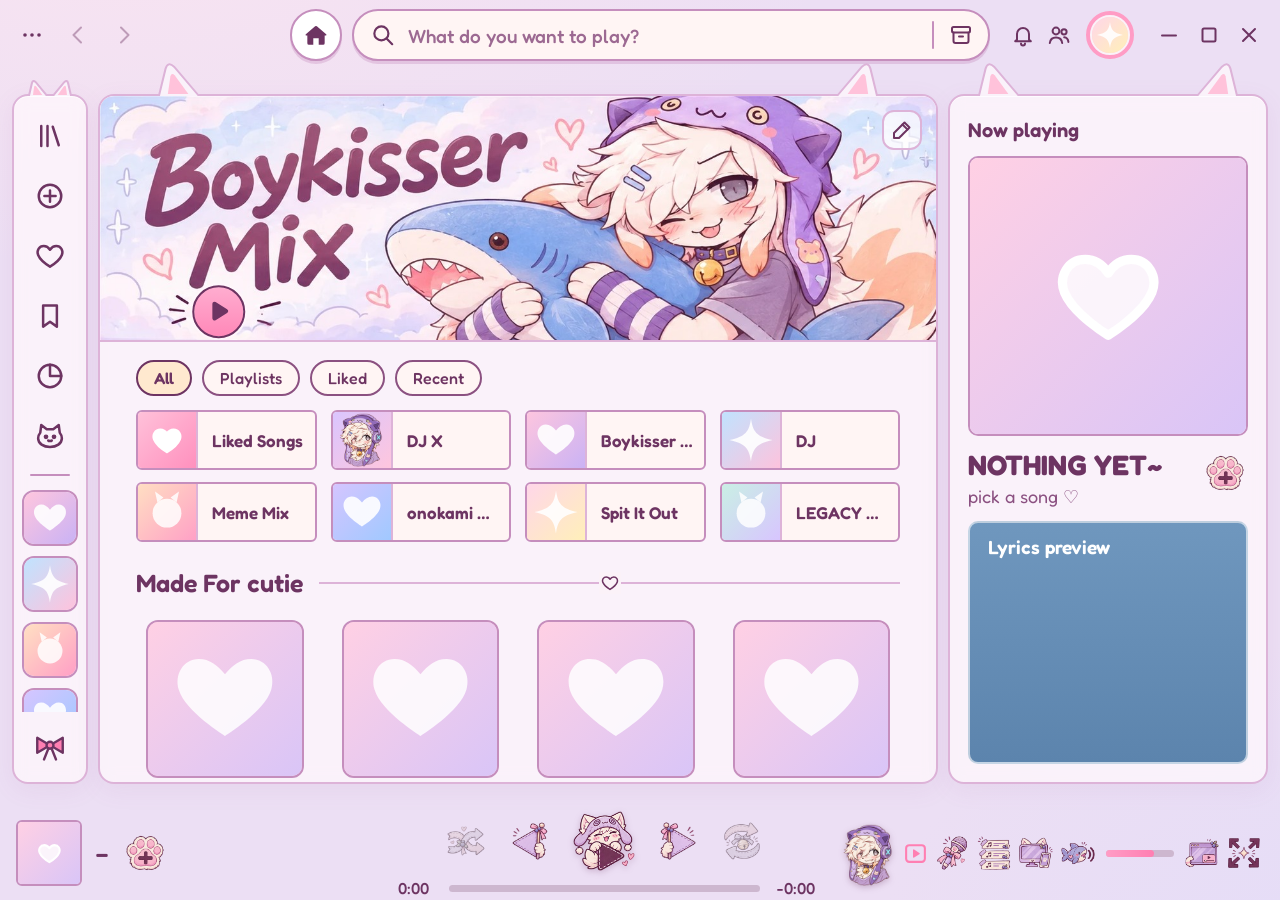
==== commit 80940da2: "Hand-drawn player buttons Use the 16 hand-drawn button pictures (ui/art/icons) for the player bar: p" ====
--- a/ui/index.html
+++ b/ui/index.html
@@ -65,7 +65,7 @@
           <div class="right-name" id="right-name">nothing yet~</div>
           <div class="right-artist" id="right-artist">pick a song ♡</div>
         </div>
-        <button class="icon-btn add-btn" id="right-add" title="add to liked songs" data-icon="plus-circle"></button>
+        <button class="icon-btn add-btn" id="right-add" data-art title="add to liked songs" data-icon="plus-circle"></button>
       </div>
       <div class="lyrics-card" id="lyrics-card">
         <button class="lyrics-head" id="lyrics-open">Lyrics preview</button>
@@ -81,16 +81,16 @@
           <div class="np-name" id="np-name">—</div>
           <div class="np-artist" id="np-artist"></div>
         </div>
-        <button class="icon-btn add-btn" id="np-add" title="add to liked songs" data-icon="plus-circle"></button>
+        <button class="icon-btn add-btn" id="np-add" data-art title="add to liked songs" data-icon="plus-circle"></button>
       </div>
 
       <div class="controls">
         <div class="buttons">
-          <button class="icon-btn" id="btn-shuffle" title="shuffle" data-icon="shuffle"></button>
-          <button class="icon-btn" id="btn-prev" title="previous" data-icon="prev"></button>
-          <button class="play-btn" id="btn-play" title="play" data-icon="play"></button>
-          <button class="icon-btn" id="btn-next" title="next" data-icon="next"></button>
-          <button class="icon-btn" id="btn-repeat" title="repeat" data-icon="repeat"></button>
+          <button class="icon-btn" id="btn-shuffle" data-art title="shuffle" data-icon="shuffle"></button>
+          <button class="icon-btn" id="btn-prev" data-art title="previous" data-icon="prev"></button>
+          <button class="play-btn" id="btn-play" data-art title="play" data-icon="play"></button>
+          <button class="icon-btn" id="btn-next" data-art title="next" data-icon="next"></button>
+          <button class="icon-btn" id="btn-repeat" data-art title="repeat" data-icon="repeat"></button>
         </div>
         <div class="progress">
           <span id="time-pos">0:00</span>
@@ -102,13 +102,13 @@
       <div class="extras">
         <button class="buddy" id="btn-panel" title="DJ X: press to start Spotify DJ, press again to switch it up"><img src="art/headphones.png" alt=""><span class="onair">DJ X ♪</span></button>
         <button class="icon-btn active" id="btn-np" title="now playing view" data-icon="np"></button>
-        <button class="icon-btn" id="btn-lyrics" title="lyrics" data-icon="mic"></button>
-        <button class="icon-btn" id="btn-queue" title="queue" data-icon="queue"></button>
-        <button class="icon-btn" id="btn-devices" title="devices" data-icon="devices"></button>
-        <button class="icon-btn" id="btn-mute" title="mute" data-icon="volume"></button>
+        <button class="icon-btn" id="btn-lyrics" data-art title="lyrics" data-icon="mic"></button>
+        <button class="icon-btn" id="btn-queue" data-art title="queue" data-icon="queue"></button>
+        <button class="icon-btn" id="btn-devices" data-art title="devices" data-icon="devices"></button>
+        <button class="icon-btn" id="btn-mute" data-art title="mute" data-icon="volume"></button>
         <div class="bar volume" id="vol-bar"><div class="bar-fill" id="vol-fill"></div><div class="bar-knob" id="vol-knob"></div></div>
-        <button class="icon-btn" id="btn-mini" title="compact mode" data-icon="mini"></button>
-        <button class="icon-btn" id="btn-full" title="fullscreen" data-icon="fullscreen"></button>
+        <button class="icon-btn" id="btn-mini" data-art title="compact mode" data-icon="mini"></button>
+        <button class="icon-btn" id="btn-full" data-art title="fullscreen" data-icon="fullscreen"></button>
       </div>
     </footer>
 
--- a/ui/style.css
+++ b/ui/style.css
@@ -614,7 +614,7 @@
 .player {
   grid-area: player;
   display: grid;
-  grid-template-columns: minmax(0, 1fr) minmax(0, 1.35fr) minmax(0, 1fr);
+  grid-template-columns: minmax(0, 1fr) minmax(0, 1.2fr) minmax(0, 1.2fr);
   align-items: center;
   gap: 20px;
   padding: 0 4px 6px;
@@ -672,10 +672,10 @@
 }
 .bar:hover .bar-knob, .bar.drag .bar-knob { transform: translateY(-50%) scale(1); }
 
-.extras { display: flex; align-items: center; justify-content: flex-end; gap: 4px; }
+.extras { display: flex; align-items: center; justify-content: flex-end; gap: 2px; min-width: 0; }
 .extras .icon-btn .ico { width: 25px; height: 25px; }
 .extras .ring { width: 44px; height: 44px; }
-.bar.volume { flex: 0 0 110px; margin: 0 6px; }
+.bar.volume { flex: 0 1 96px; min-width: 56px; margin: 0 6px; }
 
 /* the little headphones buddy (shows / hides the now-playing panel) */
 .buddy {
@@ -1026,3 +1026,43 @@
   .hero-stickers { transform: translateY(-50%) scale(.8); right: 0; }
   .top-left, .top-right { width: auto; }
 }
+
+/* ───────── hand-drawn player buttons (ui/art/icons) ───────── */
+
+.ico.art {
+  display: block;
+  object-fit: contain;
+  pointer-events: none;
+  user-select: none;
+  transition: transform .15s, opacity .15s, filter .15s;
+}
+[data-art].icon-btn { position: relative; width: 46px; height: 46px; }
+[data-art].icon-btn:hover { background: none; }
+[data-art].icon-btn:hover .ico.art { transform: scale(1.12) rotate(-4deg); }
+[data-art].icon-btn:active .ico.art { transform: scale(.9); }
+.buttons [data-art].icon-btn .ico.art { width: 40px; height: 40px; }
+.extras [data-art].icon-btn { width: 40px; height: 40px; flex: 0 0 auto; }
+.extras [data-art].icon-btn .ico.art { width: 36px; height: 36px; }
+.add-btn[data-art] .ico.art { width: 40px; height: 40px; }
+
+/* play / pause: the picture is the whole button, no pink circle */
+.play-btn[data-art] { width: 66px; height: 66px; background: none; border: 0; }
+.play-btn[data-art] .ico.art { width: 66px; height: 66px; filter: drop-shadow(0 2px 3px rgba(110, 53, 99, .25)); }
+.play-btn[data-art]:hover { transform: none; }
+.play-btn[data-art]:hover .ico.art { transform: scale(1.07); }
+.play-btn[data-art]:active .ico.art { transform: scale(.93); }
+
+/* shuffle / repeat off: faded, like Spotify's grey; on: full colour and a dot */
+#btn-shuffle:not(.active) .ico.art,
+#btn-repeat:not(.active) .ico.art { opacity: .5; filter: saturate(.4); }
+[data-art].icon-btn.active::after {
+  content: "";
+  position: absolute;
+  left: 50%;
+  bottom: -3px;
+  width: 5px;
+  height: 5px;
+  margin-left: -2.5px;
+  border-radius: 50%;
+  background: var(--pink-2);
+}
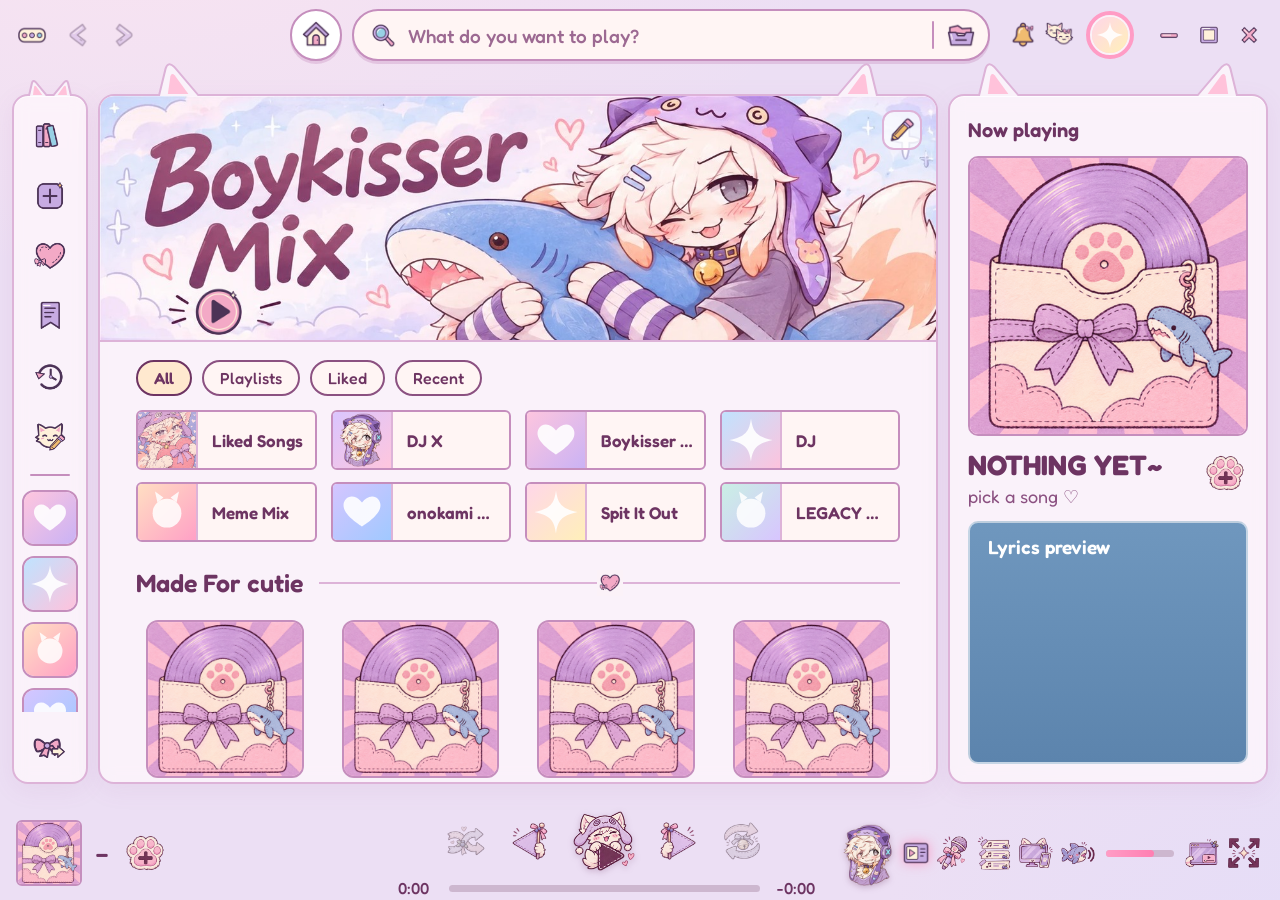
==== commit fc6af221: "Hand-drawn icon set everywhere (47 icons) Every line icon with a drawn counterpart now uses the pict" ====
--- a/ui/index.html
+++ b/ui/index.html
@@ -15,7 +15,7 @@
     <!-- ───────── top bar ───────── -->
     <header class="topbar" data-tauri-drag-region>
       <div class="top-left" data-tauri-drag-region>
-        <button class="icon-btn" id="btn-menu" title="about" data-icon="dots"></button>
+        <button class="icon-btn" id="btn-menu" title="about" data-icon="menu"></button>
         <button class="icon-btn" id="btn-back" title="back" data-icon="chevron-left"></button>
         <button class="icon-btn" id="btn-forward" title="forward" data-icon="chevron-right"></button>
       </div>
@@ -59,7 +59,7 @@
     <!-- ───────── right panel ───────── -->
     <aside class="right panel" id="right">
       <h3 class="right-title" id="right-title">Now playing</h3>
-      <div class="right-cover" id="right-cover"><div class="cover-placeholder" data-icon="heart"></div></div>
+      <div class="right-cover" id="right-cover"><img class="cover-placeholder" src="art/icons/no-cover.png" alt=""></div>
       <div class="right-meta">
         <div>
           <div class="right-name" id="right-name">nothing yet~</div>
@@ -76,7 +76,7 @@
     <!-- ───────── player bar ───────── -->
     <footer class="player">
       <div class="np">
-        <div class="np-cover" id="np-cover"><div class="cover-placeholder" data-icon="heart"></div></div>
+        <div class="np-cover" id="np-cover"><img class="cover-placeholder" src="art/icons/no-cover.png" alt=""></div>
         <div class="np-text">
           <div class="np-name" id="np-name">—</div>
           <div class="np-artist" id="np-artist"></div>
@@ -168,6 +168,19 @@
     </div>
   </div>
 
+  <!-- name / confirm dialog (new playlist, rename, delete) -->
+  <div class="overlay hidden" id="askbox">
+    <div class="card ask-card">
+      <h2 id="ask-title"></h2>
+      <p id="ask-text" class="hidden"></p>
+      <input type="text" id="ask-input" maxlength="100" spellcheck="false" autocomplete="off">
+      <div class="custom-actions">
+        <button class="chip" id="ask-cancel">cancel</button>
+        <button class="pink-btn" id="ask-ok">save</button>
+      </div>
+    </div>
+  </div>
+
   <!-- auto-update -->
   <div class="overlay hidden" id="update">
     <div class="card update-card">
--- a/ui/style.css
+++ b/ui/style.css
@@ -1066,3 +1066,323 @@
   border-radius: 50%;
   background: var(--pink-2);
 }
+
+/* ───────── smooth everything ───────── */
+
+:root {
+  --spring: cubic-bezier(.34, 1.56, .64, 1);   /* a little bounce */
+  --ease: cubic-bezier(.22, .8, .3, 1);        /* soft settle */
+}
+
+/* every button eases its colours, shadows and size instead of snapping (listed by class so it
+   wins over the older per-class transitions above) */
+button, .icon-btn, .play-btn, .side-btn, .home-btn, .chip, .tile, .card-item, .hero-play, .art-play,
+.round-play, .pink-btn, .dev, .avatar, .buddy, .trow, .side-thumbs button, .lyrics-head {
+  transition:
+    background-color .25s var(--ease), color .25s var(--ease), border-color .25s var(--ease),
+    box-shadow .3s var(--ease), opacity .25s var(--ease), filter .25s var(--ease),
+    transform .35s var(--spring);
+}
+button .ico { transition: transform .35s var(--spring), opacity .25s var(--ease), filter .25s var(--ease); }
+.icon-btn:hover .ico:not(.art), .side-btn:hover .ico, .home-btn:hover .ico { transform: scale(1.1); }
+button:active { transition-duration: .12s; }
+
+/* both pictures share one grid cell while they swap, so the button never jumps */
+[data-art] > .ico.art { grid-area: 1 / 1; }
+[data-art].icon-btn .ico.art,
+.play-btn[data-art] .ico.art { transition: transform .35s var(--spring), opacity .3s var(--ease), filter .3s var(--ease); }
+.ico.art.entering { animation: art-in .42s var(--spring) both; }
+.ico.art.leaving { animation: art-out .26s var(--ease) both; pointer-events: none; }
+@keyframes art-in {
+  from { opacity: 0; transform: scale(.55) rotate(-25deg); }
+  to { opacity: 1; transform: none; }
+}
+@keyframes art-out {
+  from { opacity: 1; transform: none; }
+  to { opacity: 0; transform: scale(.55) rotate(25deg); }
+}
+/* shuffle / repeat dot fades in and out */
+[data-art].icon-btn::after { transition: opacity .25s var(--ease), transform .35s var(--spring); }
+[data-art].icon-btn:not(.active)::after {
+  content: "";
+  position: absolute;
+  left: 50%;
+  bottom: -3px;
+  width: 5px;
+  height: 5px;
+  margin-left: -2.5px;
+  border-radius: 50%;
+  background: var(--pink-2);
+  opacity: 0;
+  transform: scale(0);
+}
+
+/* ───────── pink tooltips (instead of the browser's black ones) ───────── */
+
+.tip {
+  position: fixed;
+  z-index: 1000;
+  left: 0;
+  top: 0;
+  max-width: 320px;
+  padding: 6px 12px;
+  border-radius: 12px;
+  background: var(--panel-solid);
+  color: var(--plum);
+  border: 2px solid var(--line-strong);
+  box-shadow: 0 8px 22px rgba(120, 60, 110, .18);
+  font-size: 14px;
+  font-weight: 600;
+  white-space: nowrap;
+  overflow: hidden;
+  text-overflow: ellipsis;
+  pointer-events: none;
+  opacity: 0;
+  transform: translateY(4px) scale(.94);
+  transition: opacity .18s var(--ease), transform .25s var(--spring);
+}
+.tip.below { transform: translateY(-4px) scale(.94); }
+.tip.show { opacity: 1; transform: none; }
+
+@media (prefers-reduced-motion: reduce) {
+  .ico.art.entering, .ico.art.leaving { animation-duration: 1ms; }
+}
+
+/* ───────── song rows: liked mark, time, "•••" (like Spotify) ───────── */
+
+.trow { grid-template-columns: 40px minmax(0, 1.6fr) minmax(0, 1fr) 36px 56px 36px; }
+.tracks.no-album .trow { grid-template-columns: 40px minmax(0, 1fr) 36px 56px 36px; }
+.tlike, .tmore {
+  width: 34px;
+  height: 34px;
+  display: grid;
+  place-items: center;
+  border-radius: 50%;
+  opacity: 0;
+}
+.tlike .ico.art { width: 28px; height: 28px; }
+.tmore { color: var(--plum); }
+.tmore .ico { width: 22px; height: 22px; }
+.tlike.on { opacity: 1; }
+.trow:hover .tlike, .trow:hover .tmore, .trow.menu-open .tlike, .trow.menu-open .tmore,
+.tlike:focus-visible, .tmore:focus-visible { opacity: 1; }
+.tlike:hover .ico.art { transform: scale(1.18) rotate(-6deg); }
+.tmore:hover { background: rgba(255, 156, 197, .3); }
+.trow.menu-open { background: rgba(255, 156, 197, .26); }
+.ico.art.pop { animation: art-in .42s var(--spring) both; }
+
+/* names that lead somewhere */
+.alink { cursor: pointer; border-radius: 4px; transition: color .2s var(--ease); }
+.alink:hover { color: var(--pink-2); text-decoration: underline; text-underline-offset: 3px; }
+.tartist .alink, .talbum .alink { color: inherit; }
+.tartist .alink:hover, .talbum .alink:hover { color: var(--pink-2); }
+
+/* artist page */
+.artist-cover { border-radius: 50%; transform: none; }
+
+/* ───────── menus ───────── */
+
+.menu {
+  position: fixed;
+  z-index: 900;
+  min-width: 240px;
+  max-width: 340px;
+  max-height: min(70vh, 520px);
+  overflow-y: auto;
+  padding: 6px;
+  border-radius: 16px;
+  background: var(--panel-solid);
+  border: 2px solid var(--line-strong);
+  box-shadow: 0 18px 44px rgba(120, 60, 110, .25);
+}
+.menu.open { animation: menu-in .22s var(--spring) both; transform-origin: top right; }
+.menu.sub.open { transform-origin: top left; }
+@keyframes menu-in {
+  from { opacity: 0; transform: scale(.92) translateY(-4px); }
+  to { opacity: 1; transform: none; }
+}
+.menu-item {
+  width: 100%;
+  display: flex;
+  align-items: center;
+  gap: 12px;
+  padding: 9px 12px;
+  border-radius: 10px;
+  text-align: left;
+  font-size: 15px;
+  font-weight: 500;
+  color: var(--plum);
+}
+.menu-item .ico { width: 20px; height: 20px; flex: 0 0 20px; color: var(--plum-2); }
+.menu-item .mi-label { flex: 1; min-width: 0; white-space: nowrap; overflow: hidden; text-overflow: ellipsis; }
+.menu-item .mi-arrow { width: 16px; height: 16px; flex: 0 0 16px; }
+.menu-item:hover:not(:disabled), .menu-item:focus-visible { background: rgba(255, 156, 197, .28); }
+.menu-item:hover .ico { color: var(--pink-2); }
+.menu-item:disabled { opacity: .45; cursor: default; }
+.menu-sep { height: 2px; margin: 5px 8px; border-radius: 2px; background: var(--line); }
+
+/* liked songs: hovering the "liked" heart turns it into the "unlike" heart */
+.tlike.on:hover .ico.art,
+.add-btn.saved:hover .ico.art { content: url("art/icons/unlike.png"); }
+.menu-item .ico.art { width: 22px; height: 22px; flex: 0 0 22px; }
+
+/* ───────── rows like Spotify: ▶ on hover, select, date added ───────── */
+
+.tracks.has-date .trow { grid-template-columns: 40px minmax(0, 1.6fr) minmax(0, 1fr) minmax(90px, .55fr) 36px 56px 36px; }
+.tdate { color: var(--plum-soft); font-size: 14px; white-space: nowrap; overflow: hidden; text-overflow: ellipsis; }
+.tnum { position: relative; display: grid; place-items: center; height: 34px; }
+.tnum .n { transition: opacity .15s var(--ease); }
+.tplay {
+  position: absolute;
+  inset: 0;
+  display: grid;
+  place-items: center;
+  color: var(--plum);
+  opacity: 0;
+}
+.tplay .ico { width: 18px; height: 18px; }
+.trow:hover .tplay, .trow.selected .tplay { opacity: 1; }
+.trow:hover .tnum .n, .trow.selected .tnum .n { opacity: 0; }
+.tplay:hover { color: var(--pink-2); transform: scale(1.15); }
+.trow.selected { background: rgba(255, 156, 197, .32); }
+.trow { user-select: none; }
+.empty.small { padding: 30px 0; font-size: 15px; }
+
+/* list toolbar: search in list + sort (right side, like Spotify) */
+.list-tools { margin-left: auto; display: flex; align-items: center; gap: 8px; }
+.list-find {
+  display: flex;
+  align-items: center;
+  gap: 6px;
+  height: 38px;
+  padding: 0 8px;
+  border-radius: 999px;
+  color: var(--plum);
+  cursor: pointer;
+  transition: background .25s var(--ease), box-shadow .25s var(--ease);
+}
+.list-find .ico { width: 20px; height: 20px; flex: 0 0 20px; }
+.list-find input {
+  width: 0;
+  border: 0;
+  outline: 0;
+  background: transparent;
+  font: inherit;
+  color: var(--plum);
+  transition: width .3s var(--ease);
+}
+.list-find.open { background: #fff; box-shadow: inset 0 0 0 2px var(--line); }
+.list-find.open input { width: 180px; }
+.sort-btn { display: flex; align-items: center; gap: 6px; }
+.sort-btn .ico { width: 18px; height: 18px; }
+.save-btn .ico.art { width: 34px; height: 34px; }
+.follow-btn { padding: 6px 18px; font-weight: 600; }
+.follow-btn.active { background: var(--pink-soft); }
+
+/* round artist cards */
+.card-item.round .cov { border-radius: 50%; }
+.cov.create-art, .list-cover.recent-art {
+  display: grid;
+  place-items: center;
+  background: linear-gradient(135deg, #d9c5ff, #ffc6dd);
+  color: #fff;
+}
+.cov.create-art .ico { width: 56px; height: 56px; stroke-width: 2.4; }
+.list-cover.recent-art .ico { width: 90px; height: 90px; }
+
+/* search page */
+.search-page { padding-top: 18px; }
+.search-tabs { padding-top: 0; }
+.search-top { display: grid; grid-template-columns: minmax(240px, .8fr) minmax(0, 1.6fr); gap: 22px; padding: 0 36px 10px; }
+.mini-head { margin: 6px 0 12px; font-size: 22px; }
+.top-result {
+  width: 100%;
+  display: flex;
+  flex-direction: column;
+  align-items: flex-start;
+  gap: 10px;
+  padding: 20px;
+  border-radius: 18px;
+  background: rgba(255, 255, 255, .6);
+  border: 2px solid var(--line);
+  text-align: left;
+}
+.top-result:hover { background: #fff; transform: translateY(-2px); }
+.top-result img { width: 96px; height: 96px; border-radius: 50%; object-fit: cover; box-shadow: 0 6px 16px rgba(120, 60, 110, .2); }
+.top-result .t { font-size: 30px; font-weight: 700; }
+.top-result .st { color: var(--plum-soft); }
+.search-songs .tracks { padding: 0; }
+
+/* queue */
+.queue-head { display: flex; align-items: center; gap: 12px; padding-right: 36px; }
+.queue-head .section-head { flex: 1; }
+.now-row .trow { cursor: default; }
+
+/* name / confirm dialog */
+.ask-card { width: 420px; }
+.ask-card h2 { margin: 0 0 10px; }
+.ask-card p { margin: 0 0 14px; color: var(--plum-2); }
+.ask-card input {
+  width: 100%;
+  height: 46px;
+  margin-bottom: 18px;
+  padding: 0 14px;
+  border-radius: 12px;
+  border: 2px solid var(--line-strong);
+  background: #fff;
+  font: inherit;
+  font-size: 17px;
+  color: var(--plum);
+  outline: none;
+}
+.ask-card input:focus { border-color: var(--pink-2); }
+
+/* ───────── the 47 hand-drawn icons ───────── */
+
+/* covers: the pictures fill their frames */
+img.liked-cover, img.cover-placeholder { object-fit: cover; display: block; background: var(--pink-soft); }
+img.cover-placeholder { width: 100%; height: 100%; }
+.tile img.tile-art { width: 60px; height: 60px; }
+
+/* empty screens and loading */
+.empty-art { width: 170px; height: 170px; margin: 0 auto 12px; display: block; filter: drop-shadow(0 8px 16px rgba(120, 60, 110, .15)); }
+.loading-art { width: 64px; height: 64px; margin: 0 auto 14px; display: block; animation: star-hop 1s var(--ease) infinite; }
+@keyframes star-hop {
+  0%, 100% { transform: translateY(0) rotate(0) scale(1); }
+  40% { transform: translateY(-14px) rotate(-12deg) scale(1.06); }
+  70% { transform: translateY(0) rotate(8deg) scale(.96); }
+}
+.empty.small .empty-art { width: 110px; height: 110px; }
+
+/* picture icons are colourful already: no tinting, a little bigger than line icons */
+.icon-btn > .ico.art { width: 28px; height: 28px; }
+.topbar .icon-btn > .ico.art { width: 30px; height: 30px; }
+.win-controls .icon-btn > .ico.art { width: 22px; height: 22px; }
+.home-btn > .ico.art { width: 30px; height: 30px; }
+.search-icon .ico.art, .search > .ico.art { width: 26px; height: 26px; }
+.side-btn > .ico.art { width: 34px; height: 34px; }
+.side-btn.active > .ico.art, .icon-btn.active > .ico.art { filter: drop-shadow(0 0 6px rgba(255, 127, 178, .7)); }
+.icon-btn:hover > .ico.art, .side-btn:hover > .ico.art, .home-btn:hover > .ico.art { transform: scale(1.12) rotate(-4deg); }
+.section-head .line .ico.art { width: 26px; height: 26px; }
+
+/* play buttons: the drawing is the button */
+.round-play:has(> .ico.art), .art-play:has(> .ico.art), .hero-play:has(> .ico.art) { background: none; border: 0; box-shadow: none; }
+.round-play > .ico.art { width: 64px; height: 64px; margin: 0; filter: drop-shadow(0 4px 8px rgba(110, 53, 99, .25)); }
+.art-play > .ico.art { width: 100%; height: 100%; }
+.hero-play > .ico.art { width: 78px; height: 78px; margin: 0; }
+.tplay > .ico.art { width: 26px; height: 26px; }
+.tmore > .ico.art { width: 26px; height: 26px; }
+#list-shuffle > .ico.art, #list-more > .ico.art { width: 34px; height: 34px; }
+
+/* chips with a picture (Follow, Clear queue, sort) */
+.icon-chip, .sort-btn { display: inline-flex; align-items: center; gap: 8px; }
+.icon-chip > .ico.art, .sort-btn > .ico.art { width: 24px; height: 24px; }
+.list-find > .ico.art { width: 26px; height: 26px; flex: 0 0 26px; }
+.head-clock.ico.art { width: 20px; height: 20px; display: inline-block; vertical-align: middle; }
+.save-btn > .ico.art { width: 40px; height: 40px; }
+
+/* menus */
+.menu-item > .ico.art { width: 24px; height: 24px; flex: 0 0 24px; }
+.menu-item .mi-arrow.ico.art { width: 14px; height: 14px; flex: 0 0 14px; }
+.list-cover.recent-art .ico.art { width: 70%; height: 70%; }
+.cover-placeholder > .ico.art { width: 60%; height: 60%; }
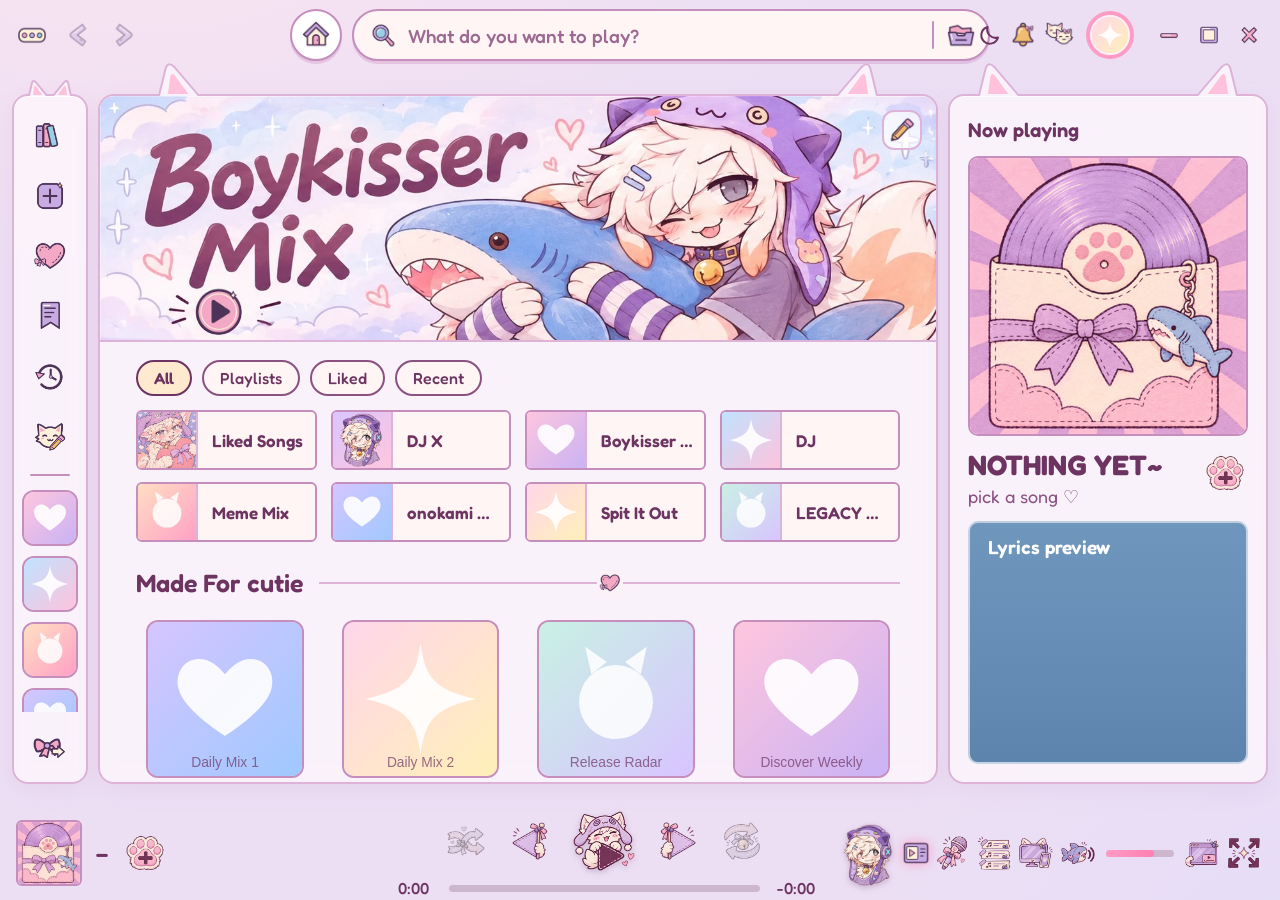
==== commit 49cd5750: "Light and dark theme A moon / sun button in the top bar opens Light / Dark / Same as Windows. The da" ====
--- a/ui/index.html
+++ b/ui/index.html
@@ -9,6 +9,16 @@
   <link rel="preconnect" href="https://fonts.gstatic.com" crossorigin>
   <link rel="stylesheet" href="https://fonts.googleapis.com/css2?family=Fredoka:wght@400;500;600;700&display=swap">
   <link rel="stylesheet" href="style.css">
+  <script>
+    // pick the theme before the first paint (no flash of the light theme)
+    (function () {
+      var t = 'light';
+      try { t = JSON.parse(localStorage.getItem('theme')) || 'light'; } catch (e) {}
+      if (/[?&]theme=(light|dark)/.test(location.search)) t = location.search.match(/theme=(light|dark)/)[1]; // demo / screenshots
+      if (t === 'auto') t = matchMedia('(prefers-color-scheme: dark)').matches ? 'dark' : 'light';
+      document.documentElement.dataset.theme = t;
+    })();
+  </script>
 </head>
 <body>
   <div id="app">
@@ -29,6 +39,7 @@
         </label>
       </div>
       <div class="top-right" data-tauri-drag-region>
+        <button class="icon-btn" id="btn-theme" title="theme" data-icon="moon"></button>
         <button class="icon-btn bell" id="btn-bell" title="notifications" data-icon="bell"><span class="bell-dot hidden" id="bell-dot"></span></button>
         <button class="icon-btn" id="btn-friends" title="friends" data-icon="users"></button>
         <button class="avatar" id="btn-avatar" title="account"><img id="avatar-img" alt=""></button>
--- a/ui/style.css
+++ b/ui/style.css
@@ -1386,3 +1386,70 @@
 .menu-item .mi-arrow.ico.art { width: 14px; height: 14px; flex: 0 0 14px; }
 .list-cover.recent-art .ico.art { width: 70%; height: 70%; }
 .cover-placeholder > .ico.art { width: 60%; height: 60%; }
+
+/* ───────── dark theme ─────────
+   Same layout and the same hand-drawn icons, banner and covers; only the colours
+   behind them change. Light stays exactly as above. Switched by data-theme on <html>. */
+
+:root[data-theme="dark"] {
+  color-scheme: dark;
+  --bg: #1b1322;
+  --panel: rgba(43, 29, 52, 0.84);
+  --panel-solid: #2b1d34;
+  --line: #573a5c;
+  --line-strong: #7c5683;
+  --plum: #f8ddef;
+  --plum-2: #e9b5d8;
+  --plum-soft: #b991b3;
+  --pink: #ff9cc5;
+  --pink-2: #ff8fc0;
+  --pink-soft: #4a2b48;
+  --cream: #33233d;
+  --peach: #5a3a4a;
+  --blue: #4d6f99;
+  --blue-2: #3f5d84;
+  --track: #4b3854;
+  /* ears: dark fill to match the panels, outlines matching the borders */
+  --ear: url("data:image/svg+xml,%3Csvg xmlns='http://www.w3.org/2000/svg' viewBox='0 0 46 36'%3E%3Cpath d='M2 36 11 7Q14-1 20 5L44 36Z' fill='%23281b30'/%3E%3Cpath d='M2 36 11 7Q14-1 20 5L44 36' fill='none' stroke='%23573a5c' stroke-width='2' stroke-linejoin='round' vector-effect='non-scaling-stroke'/%3E%3Cpath d='M11.5 34 15.5 15Q17 11 20 14L33 34Z' fill='%23d98bb0'/%3E%3C/svg%3E");
+  --ear-card: url("data:image/svg+xml,%3Csvg xmlns='http://www.w3.org/2000/svg' viewBox='0 0 46 36'%3E%3Cpath d='M2 36 11 7Q14-1 20 5L44 36Z' fill='%232b1d34'/%3E%3Cpath d='M2 36 11 7Q14-1 20 5L44 36' fill='none' stroke='%237c5683' stroke-width='2' stroke-linejoin='round' vector-effect='non-scaling-stroke'/%3E%3Cpath d='M11.5 34 15.5 15Q17 11 20 14L33 34Z' fill='%23d98bb0'/%3E%3C/svg%3E");
+}
+[data-theme="dark"] body {
+  background:
+    radial-gradient(1200px 600px at 10% -10%, #3a1f3c 0%, transparent 60%),
+    radial-gradient(900px 600px at 110% 110%, #241d42 0%, transparent 60%),
+    var(--bg);
+}
+[data-theme="dark"] .panel { box-shadow: 0 6px 24px rgba(0, 0, 0, .35), inset 0 1px 0 rgba(255, 255, 255, .05); }
+[data-theme="dark"] .home-btn:hover,
+[data-theme="dark"] .chip:hover,
+[data-theme="dark"] .tile:hover,
+[data-theme="dark"] .top-result:hover { background: #3d2a48; }
+[data-theme="dark"] .top-result { background: rgba(61, 42, 72, .6); }
+[data-theme="dark"] .hero-edit { background: rgba(43, 29, 52, .8); }
+[data-theme="dark"] .update-notes,
+[data-theme="dark"] .field input[type="text"],
+[data-theme="dark"] .ask-card input,
+[data-theme="dark"] .list-find.open { background: #3a2845; color: var(--plum); }
+[data-theme="dark"] .overlay { background: rgba(16, 10, 22, .72); }
+[data-theme="dark"] .list-head { background: linear-gradient(180deg, #3b2346 0%, transparent 100%); }
+[data-theme="dark"] .dev.active { background: linear-gradient(90deg, #52304d, #3c2c55); }
+[data-theme="dark"] .login-error { background: #4a1f2e; border-color: #c75b80; color: #ffd3e0; }
+[data-theme="dark"] .trow:not(.head):hover { background: rgba(255, 156, 197, .12); }
+[data-theme="dark"] .trow.selected { background: rgba(255, 156, 197, .22); }
+[data-theme="dark"] .menu, [data-theme="dark"] .tip { box-shadow: 0 18px 44px rgba(0, 0, 0, .45); }
+[data-theme="dark"] .buddy .onair { box-shadow: 0 0 0 2px var(--panel-solid), 0 0 12px rgba(139, 92, 246, .6); }
+[data-theme="dark"] .hero-title { -webkit-text-stroke-color: #2b1d34; text-shadow: none; }
+[data-theme="dark"] .side-btn.active { color: #fff; }
+/* dark picture icons (back arrow, more, sort...) stay readable on the dark panels */
+[data-theme="dark"] .ico.art { filter: drop-shadow(0 0 1.5px rgba(255, 220, 240, .55)); }
+[data-theme="dark"] .side-btn.active > .ico.art,
+[data-theme="dark"] .icon-btn.active > .ico.art { filter: drop-shadow(0 0 6px rgba(255, 127, 178, .8)); }
+
+/* colours glide when the theme changes (only during the switch) */
+html.theme-switching, html.theme-switching *, html.theme-switching *::before, html.theme-switching *::after {
+  transition: background-color .4s var(--ease), color .4s var(--ease), border-color .4s var(--ease), box-shadow .4s var(--ease) !important;
+}
+/* home button lit while on the home page */
+.home-btn.on { background: #fff; }
+[data-theme="dark"] .home-btn.on { background: #4a2f52; }
+[data-theme="dark"] .section-head .line .ico { background: #2a1c33; }
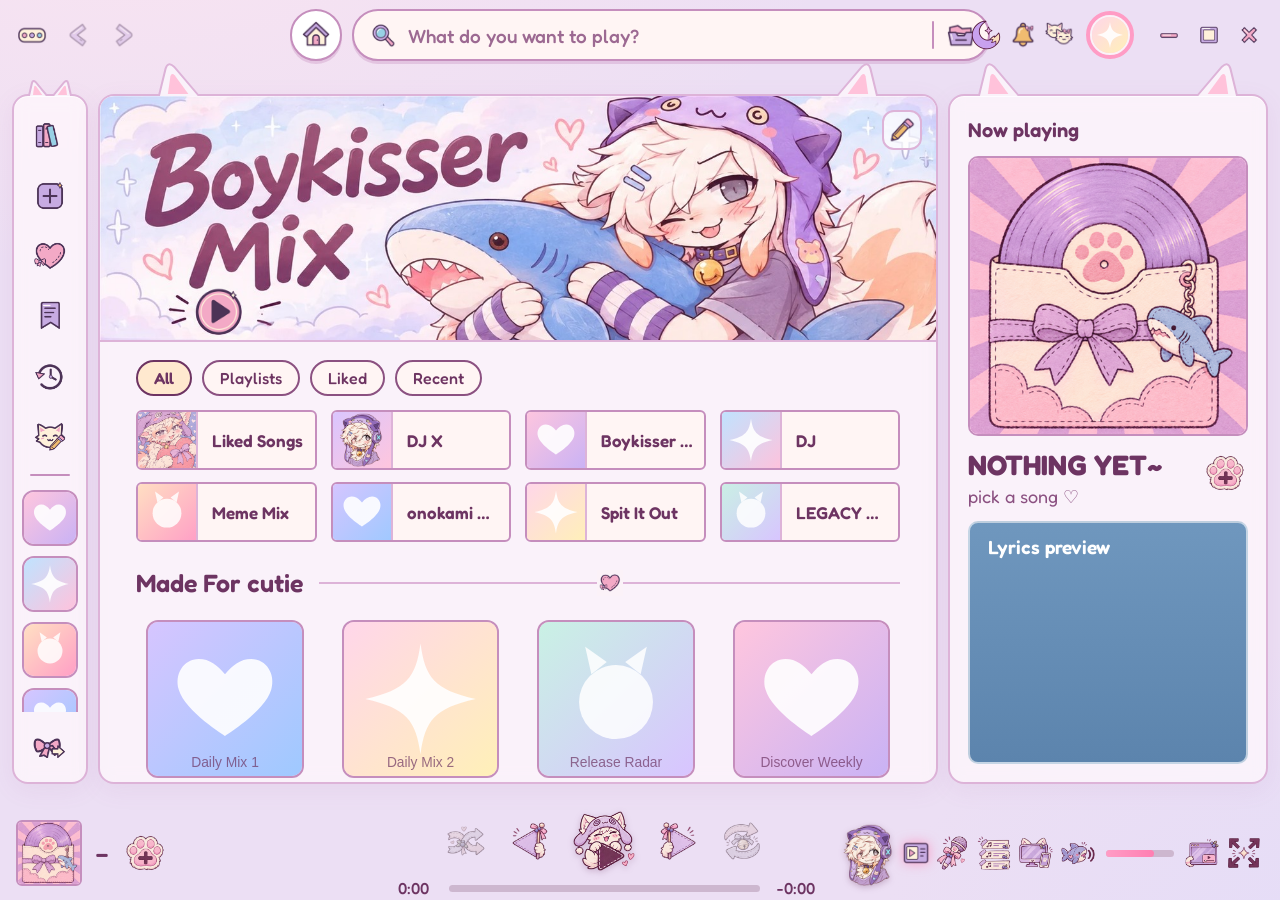
==== commit 99e03ba4: "One sign-in, start with Windows via the registry, survive a cold boot - Sign-in happens in the app's" ====
--- a/ui/index.html
+++ b/ui/index.html
@@ -137,7 +137,7 @@
       <p id="login-text">sign in with your Spotify account to start listening ♡</p>
       <button class="pink-btn" id="btn-login">sign in with Spotify</button>
       <div class="login-error hidden" id="login-error"></div>
-      <p class="hint">Spotify Premium is required. Your browser will open for sign-in.</p>
+      <p class="hint">Spotify Premium is required. Spotify's sign-in opens in a small window of the app, once.</p>
     </div>
   </div>
 
--- a/ui/style.css
+++ b/ui/style.css
@@ -1453,3 +1453,7 @@
 .home-btn.on { background: #fff; }
 [data-theme="dark"] .home-btn.on { background: #4a2f52; }
 [data-theme="dark"] .section-head .line .ico { background: #2a1c33; }
+/* the chosen option in a menu (theme) */
+.menu-item.on { color: var(--pink-2); font-weight: 700; }
+.menu-item.on::after { content: "✓"; margin-left: auto; padding-left: 10px; }
+#btn-theme > .ico.art { width: 32px; height: 32px; }
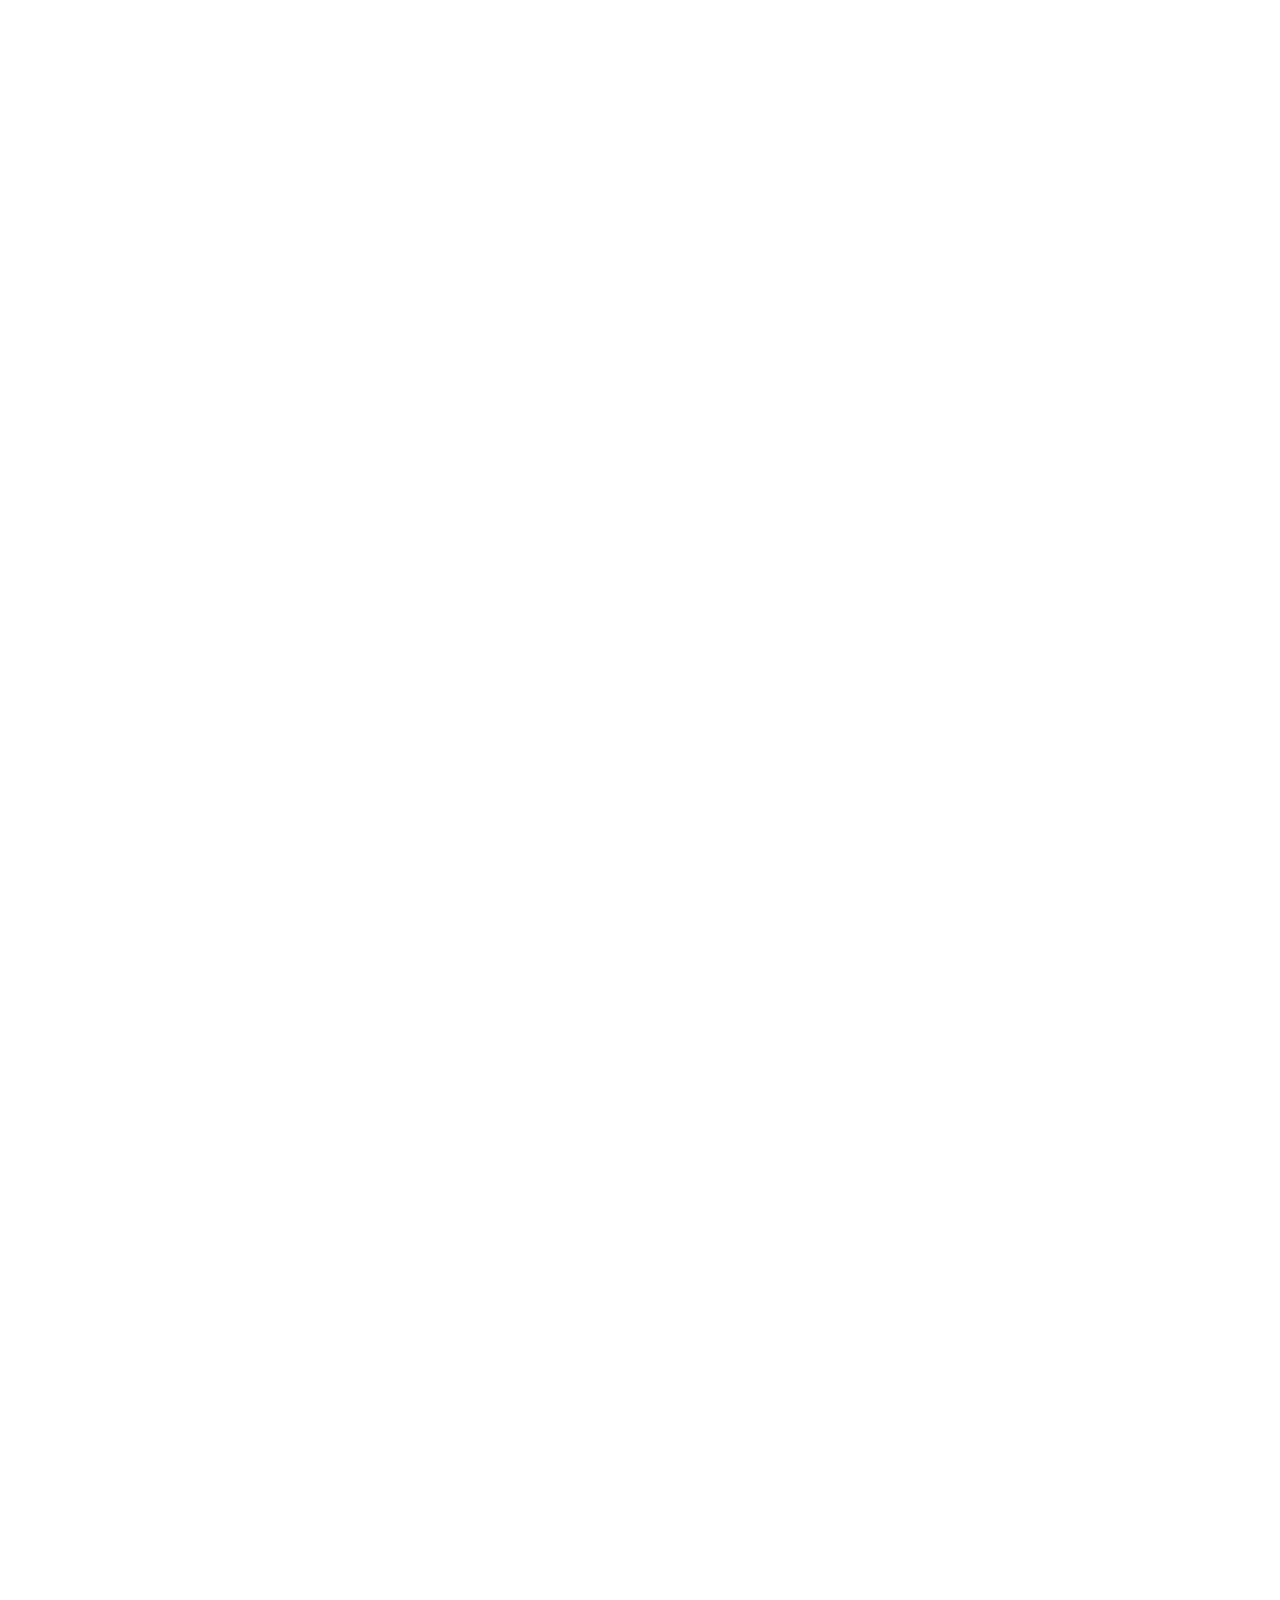
==== commit 306f6a52: "Rewrite the interface in Rust (WebAssembly) ui/app.js and ui/icons.js are replaced by the femboy-ui " ====
--- a/ui/index.html
+++ b/ui/index.html
@@ -8,17 +8,11 @@
   <link rel="preconnect" href="https://fonts.googleapis.com">
   <link rel="preconnect" href="https://fonts.gstatic.com" crossorigin>
   <link rel="stylesheet" href="https://fonts.googleapis.com/css2?family=Fredoka:wght@400;500;600;700&display=swap">
-  <link rel="stylesheet" href="style.css">
-  <script>
-    // pick the theme before the first paint (no flash of the light theme)
-    (function () {
-      var t = 'light';
-      try { t = JSON.parse(localStorage.getItem('theme')) || 'light'; } catch (e) {}
-      if (/[?&]theme=(light|dark)/.test(location.search)) t = location.search.match(/theme=(light|dark)/)[1]; // demo / screenshots
-      if (t === 'auto') t = matchMedia('(prefers-color-scheme: dark)').matches ? 'dark' : 'light';
-      document.documentElement.dataset.theme = t;
-    })();
-  </script>
+  <link data-trunk rel="css" href="style.css">
+  <link data-trunk rel="copy-dir" href="art">
+  <!-- the interface itself: Rust (src/), compiled to WebAssembly by Trunk -->
+  <link data-trunk rel="rust" href="Cargo.toml" data-bin="femboy-ui">
+  <style>html:not([data-theme]) body { visibility: hidden; }</style>
 </head>
 <body>
   <div id="app">
@@ -207,8 +201,5 @@
   </div>
 
   <div class="toast" id="toast"></div>
-
-  <script src="icons.js"></script>
-  <script src="app.js"></script>
 </body>
 </html>
